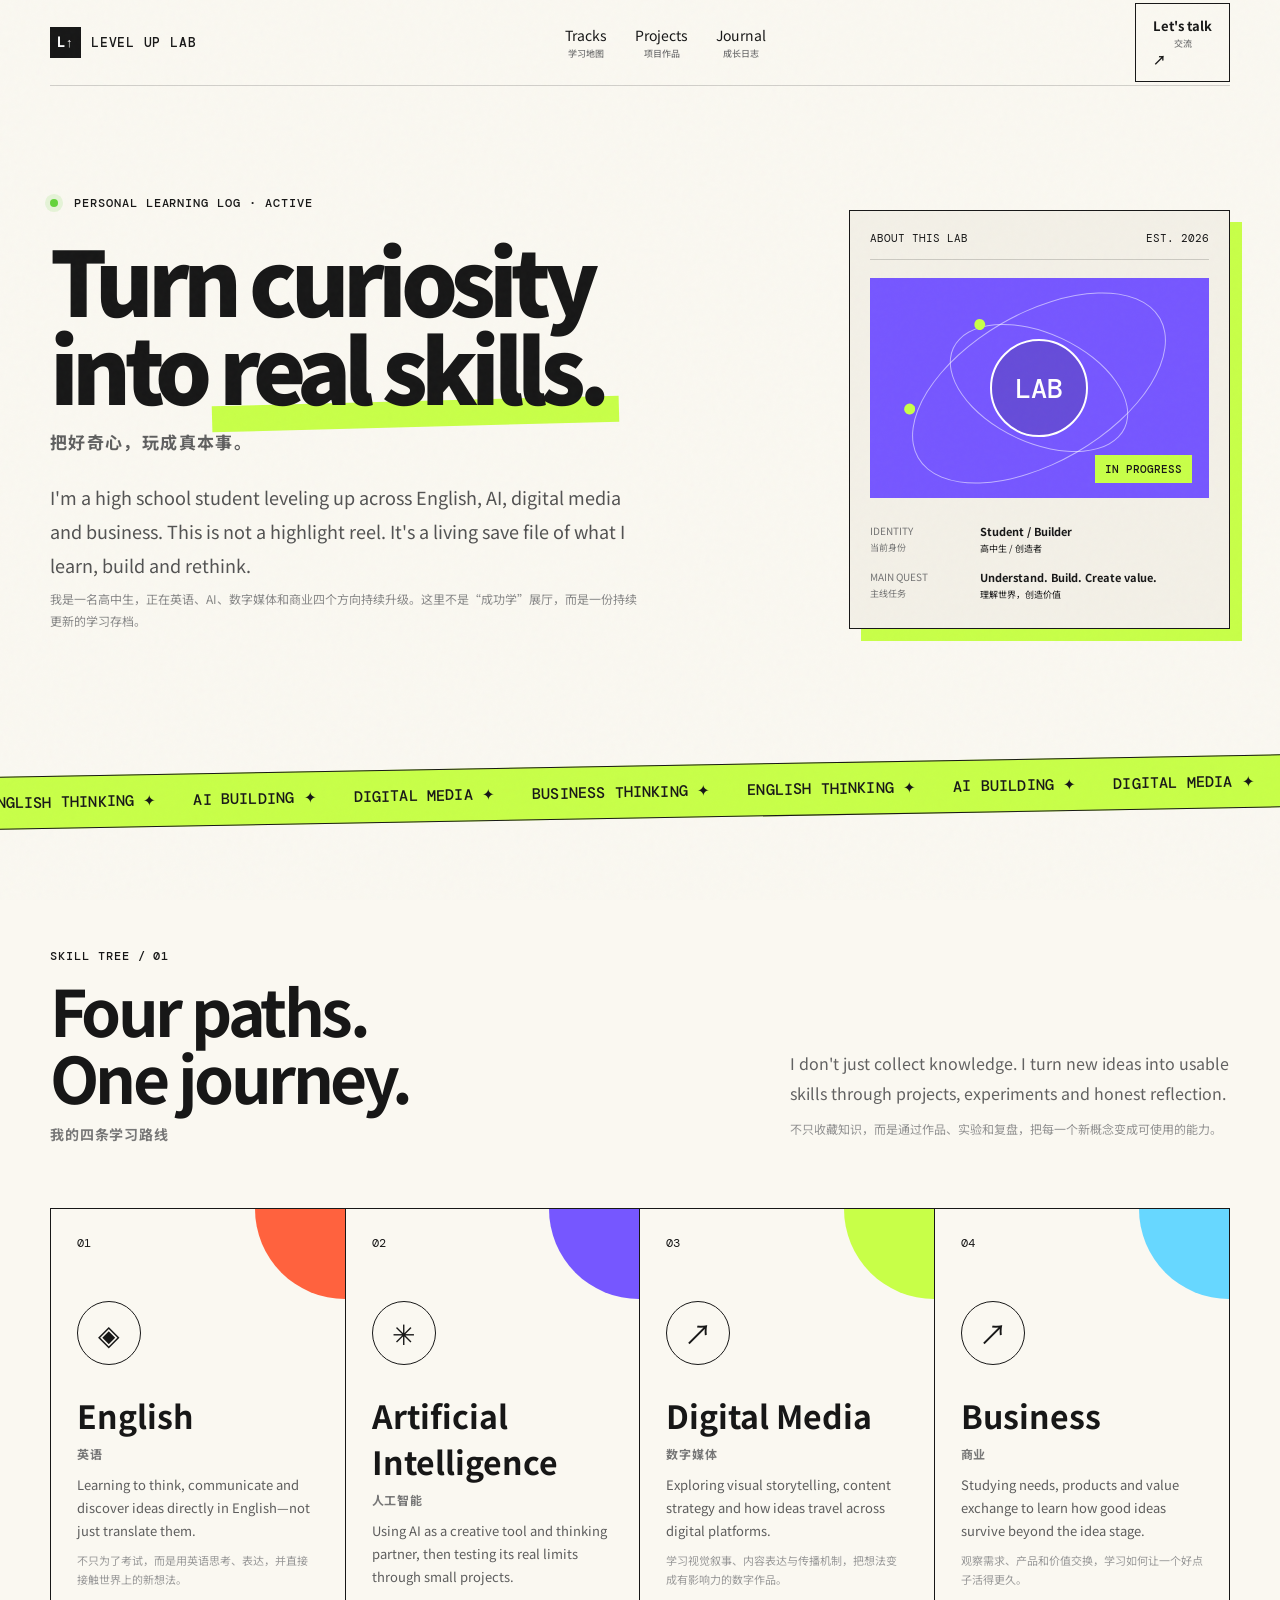
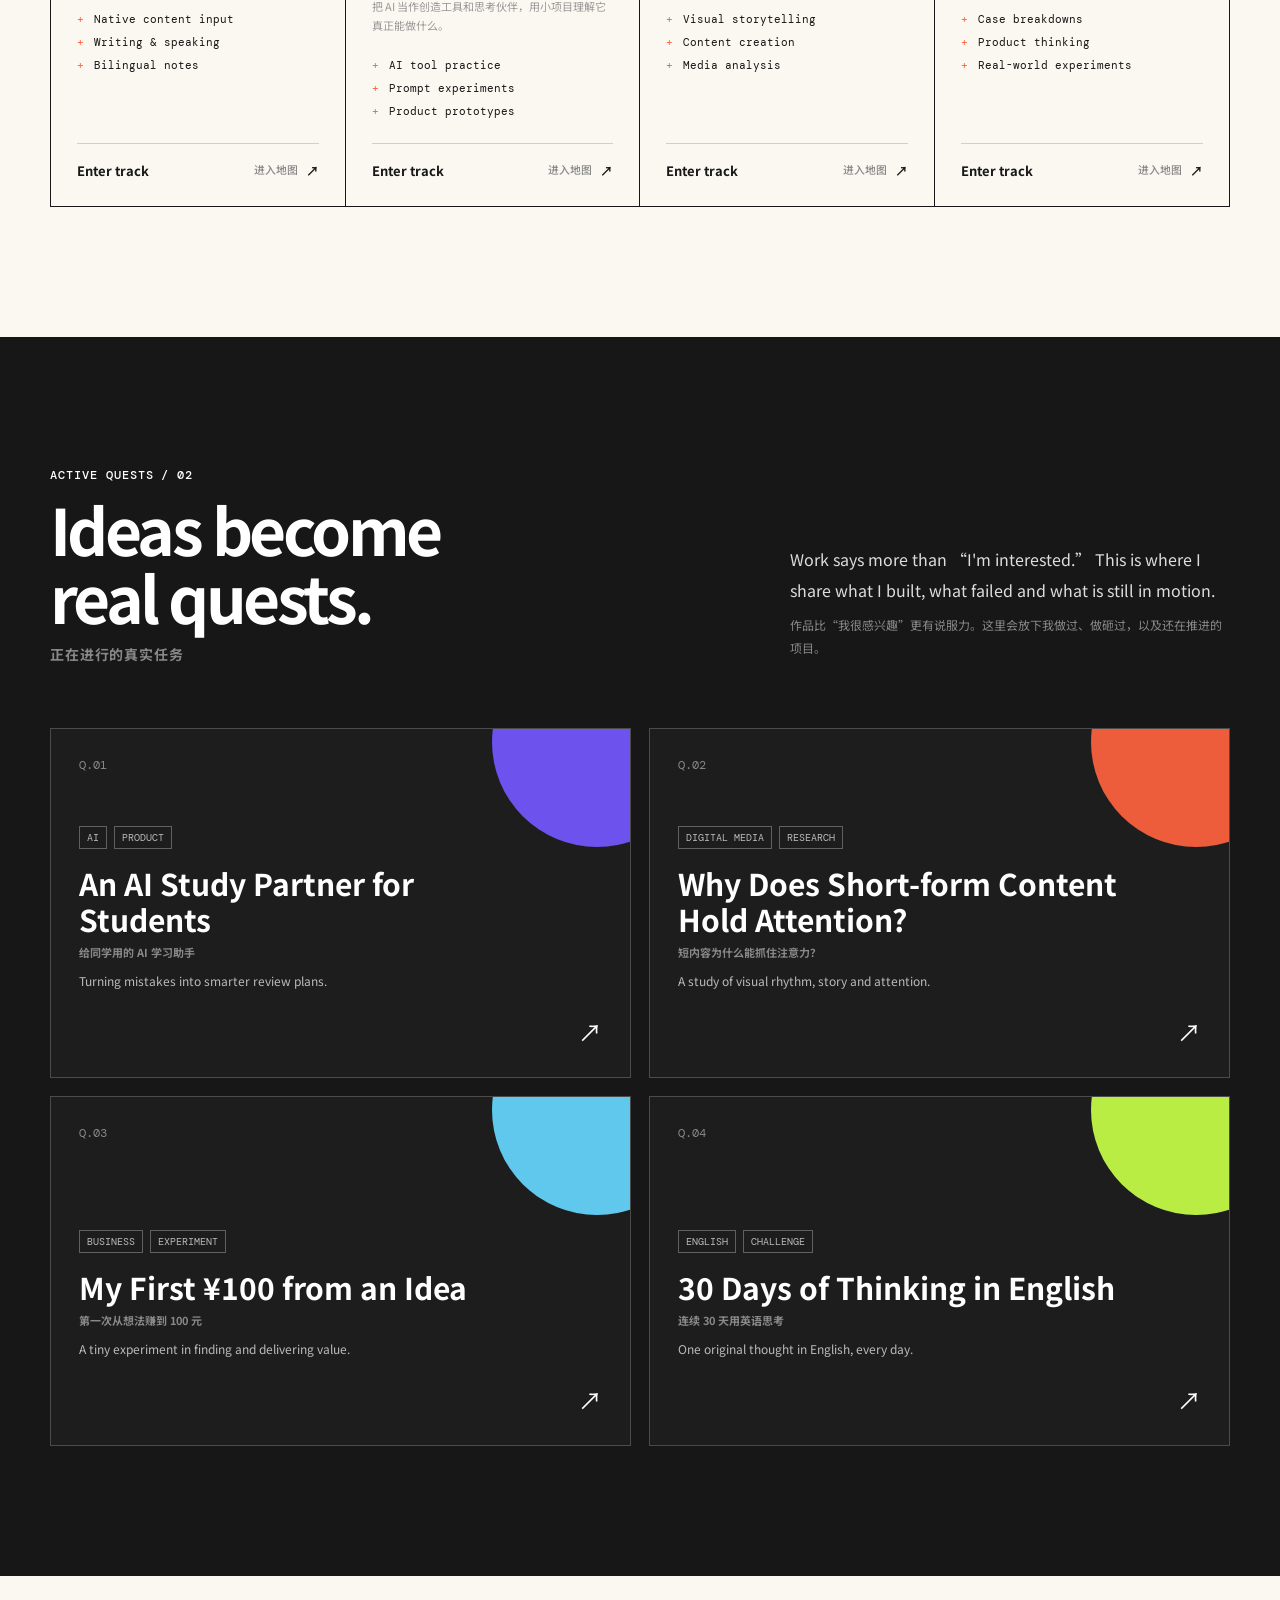
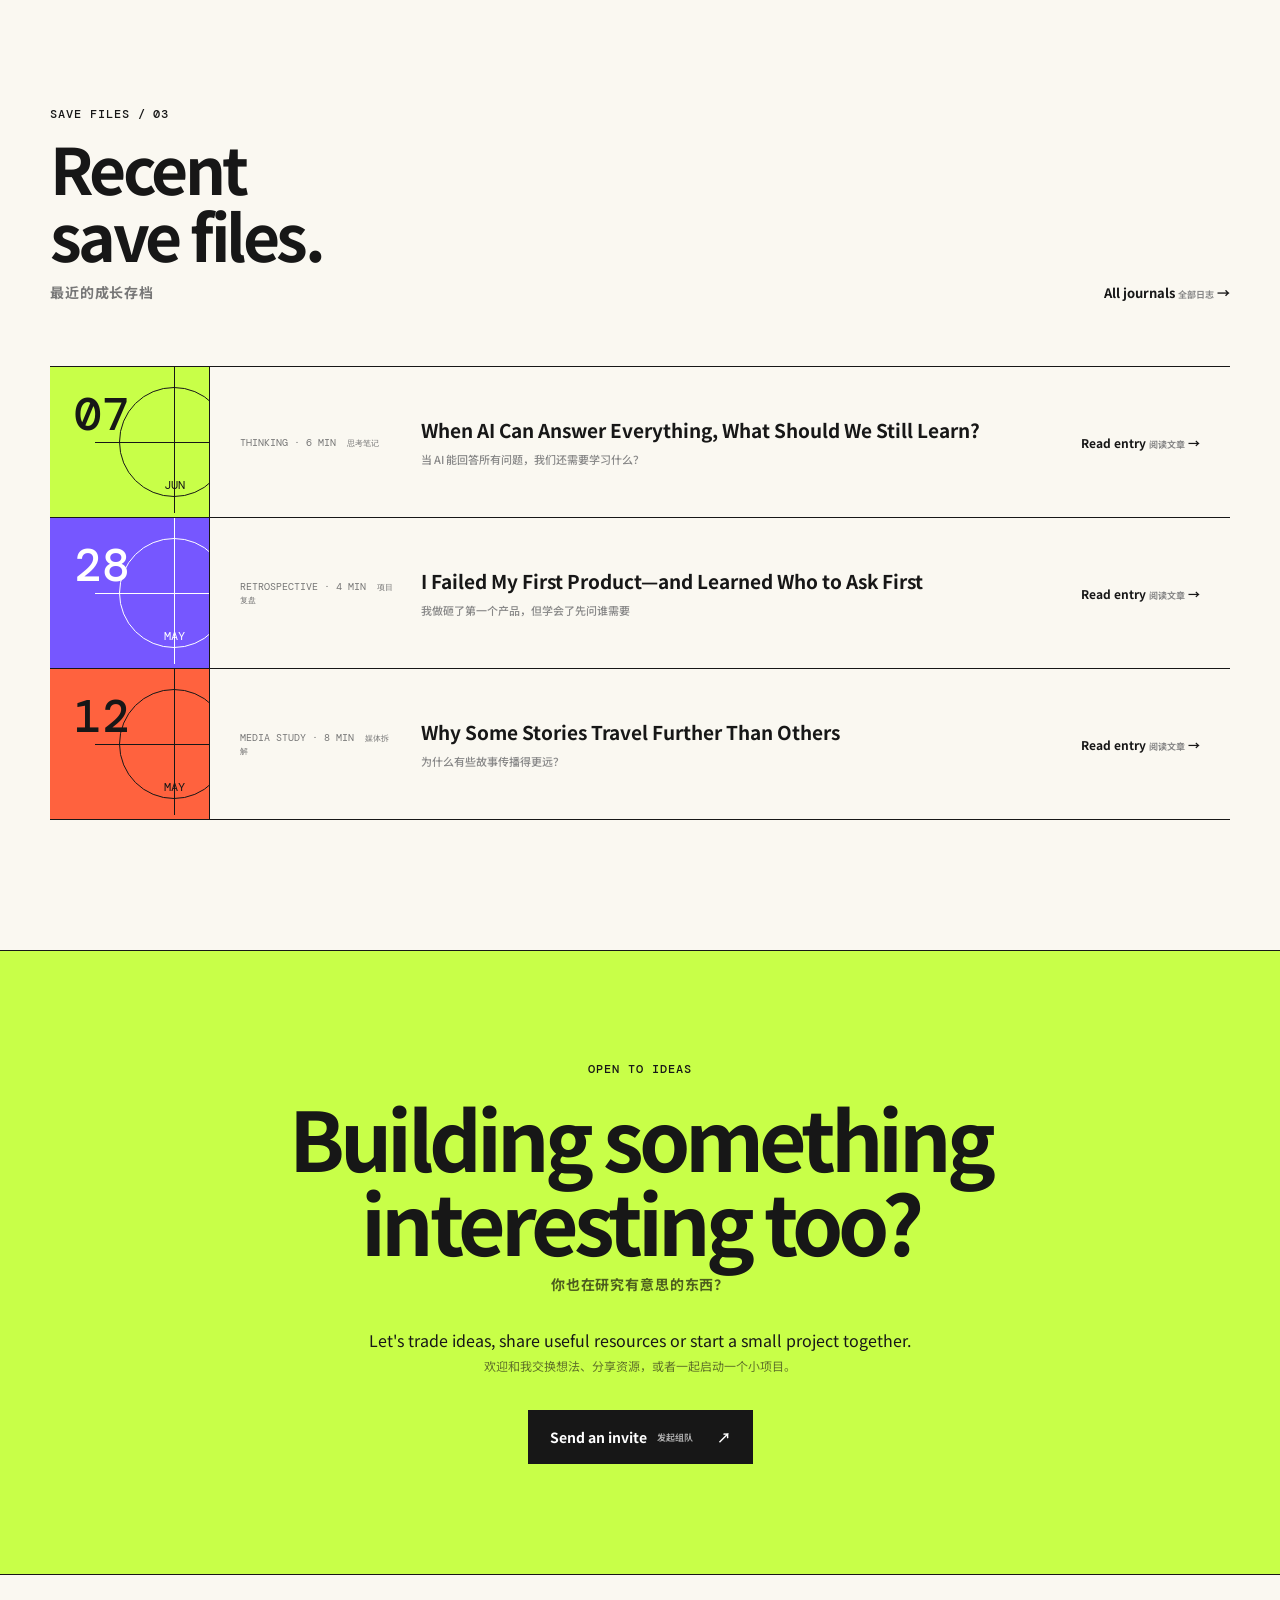
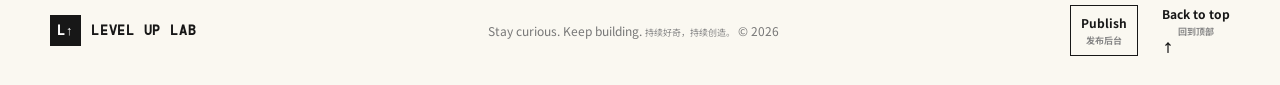
==== index.html @ 66c38d08 "Initial website" ====
<!doctype html>
<html lang="en">
  <head>
    <meta charset="UTF-8" />
    <meta name="viewport" content="width=device-width, initial-scale=1.0" />
    <meta name="description" content="A high school student's learning lab exploring English, AI, digital media and business. 一名高中生关于英语、AI、数字媒体与商业的学习实验室。" />
    <title>LEVEL UP — A Student Learning Lab</title><link rel="icon" href="favicon.svg" type="image/svg+xml" />
    <link rel="preconnect" href="https://fonts.googleapis.com" />
    <link rel="preconnect" href="https://fonts.gstatic.com" crossorigin />
    <link href="https://fonts.googleapis.com/css2?family=DM+Mono:wght@400;500&family=Noto+Sans+SC:wght@400;500;700;900&display=swap" rel="stylesheet" />
    <link rel="stylesheet" href="styles.css" />
  </head>
  <body>
    <div class="noise" aria-hidden="true"></div>
    <header class="nav shell">
      <a class="logo" href="index.html" aria-label="返回首页">
        <span class="logo-mark">L↑</span>
        <span>LEVEL UP LAB</span>
      </a>
      <nav aria-label="主导航">
        <a href="tracks.html">Tracks <small>学习地图</small></a>
        <a href="projects.html">Projects <small>项目作品</small></a>
        <a href="journal.html">Journal <small>成长日志</small></a>
      </nav>
      <a class="nav-cta" href="mailto:hello@example.com">Let's talk <small>交流</small> <span>↗</span></a>
    </header>

    <main id="top">
      <section class="hero shell">
        <div class="hero-copy reveal">
          <p class="eyebrow"><span class="live-dot"></span> PERSONAL LEARNING LOG · ACTIVE</p>
          <h1>Turn curiosity<br />into <span>real skills.</span></h1>
          <p class="hero-zh" lang="zh-CN">把好奇心，玩成真本事。</p>
          <p class="hero-intro">I'm a high school student leveling up across English, AI, digital media and business. This is not a highlight reel. It's a living save file of what I learn, build and rethink.</p>
          <p class="zh-copy" lang="zh-CN">我是一名高中生，正在英语、AI、数字媒体和商业四个方向持续升级。这里不是“成功学”展厅，而是一份持续更新的学习存档。</p>
        </div>

        <aside class="lab-card reveal delay-1" aria-label="个人学习概览">
          <div class="card-top">
            <span>ABOUT THIS LAB</span><span>EST. 2026</span>
          </div>
          <div class="avatar-wrap">
            <div class="orbit orbit-one"></div>
            <div class="orbit orbit-two"></div>
            <div class="avatar">LAB</div>
            <span class="level-badge">IN PROGRESS</span>
          </div>
          <div class="stats">
            <div><span>IDENTITY <small>当前身份</small></span><strong>Student / Builder <small>高中生 / 创造者</small></strong></div>
            <div><span>MAIN QUEST <small>主线任务</small></span><strong>Understand. Build. Create value.<small>理解世界，创造价值</small></strong></div>
          </div>
        </aside>
      </section>

      <section class="ticker" aria-label="学习关键词">
        <div class="ticker-track">
          <span>ENGLISH THINKING ✦</span><span>AI BUILDING ✦</span><span>DIGITAL MEDIA ✦</span><span>BUSINESS THINKING ✦</span>
          <span>ENGLISH THINKING ✦</span><span>AI BUILDING ✦</span><span>DIGITAL MEDIA ✦</span><span>BUSINESS THINKING ✦</span>
        </div>
      </section>

      <section class="section shell" id="tracks">
        <div class="section-heading reveal">
          <div><p class="eyebrow">SKILL TREE / 01</p><h2>Four paths.<br />One journey.</h2><p class="heading-zh" lang="zh-CN">我的四条学习路线</p></div>
          <div class="dual-copy"><p>I don't just collect knowledge. I turn new ideas into usable skills through projects, experiments and honest reflection.</p><p lang="zh-CN">不只收藏知识，而是通过作品、实验和复盘，把每一个新概念变成可使用的能力。</p></div>
        </div>
        <div class="track-grid">
          <article class="track-card english reveal">
            <div class="track-index">01</div><div class="track-icon">◈</div>
            <h3>English <small>英语</small></h3><p>Learning to think, communicate and discover ideas directly in English—not just translate them.</p>
            <p class="card-zh" lang="zh-CN">不只为了考试，而是用英语思考、表达，并直接接触世界上的新想法。</p>
            <ul><li>Native content input</li><li>Writing & speaking</li><li>Bilingual notes</li></ul>
            <a href="tracks.html#english">Enter track <small>进入地图</small> <span>↗</span></a>
          </article>
          <article class="track-card ai reveal delay-1">
            <div class="track-index">02</div><div class="track-icon">✳</div>
            <h3>Artificial Intelligence <small>人工智能</small></h3><p>Using AI as a creative tool and thinking partner, then testing its real limits through small projects.</p>
            <p class="card-zh" lang="zh-CN">把 AI 当作创造工具和思考伙伴，用小项目理解它真正能做什么。</p>
            <ul><li>AI tool practice</li><li>Prompt experiments</li><li>Product prototypes</li></ul>
            <a href="tracks.html#ai">Enter track <small>进入地图</small> <span>↗</span></a>
          </article>
          <article class="track-card media reveal delay-2">
            <div class="track-index">03</div><div class="track-icon">↗</div>
            <h3>Digital Media <small>数字媒体</small></h3><p>Exploring visual storytelling, content strategy and how ideas travel across digital platforms.</p>
            <p class="card-zh" lang="zh-CN">学习视觉叙事、内容表达与传播机制，把想法变成有影响力的数字作品。</p>
            <ul><li>Visual storytelling</li><li>Content creation</li><li>Media analysis</li></ul>
            <a href="tracks.html#media">Enter track <small>进入地图</small> <span>↗</span></a>
          </article>
          <article class="track-card business reveal delay-2">
            <div class="track-index">04</div><div class="track-icon">↗</div>
            <h3>Business <small>商业</small></h3><p>Studying needs, products and value exchange to learn how good ideas survive beyond the idea stage.</p>
            <p class="card-zh" lang="zh-CN">观察需求、产品和价值交换，学习如何让一个好点子活得更久。</p>
            <ul><li>Case breakdowns</li><li>Product thinking</li><li>Real-world experiments</li></ul>
            <a href="tracks.html#business">Enter track <small>进入地图</small> <span>↗</span></a>
          </article>
        </div>
      </section>

      <section class="section projects" id="projects">
        <div class="shell">
          <div class="section-heading light reveal">
            <div><p class="eyebrow">ACTIVE QUESTS / 02</p><h2>Ideas become<br />real quests.</h2><p class="heading-zh" lang="zh-CN">正在进行的真实任务</p></div>
            <div class="dual-copy"><p>Work says more than “I'm interested.” This is where I share what I built, what failed and what is still in motion.</p><p lang="zh-CN">作品比“我很感兴趣”更有说服力。这里会放下我做过、做砸过，以及还在推进的项目。</p></div>
          </div>
          <div class="quest-list" data-project-featured>
            <a class="quest reveal" href="project.html?id=ai-study-partner">
              <div class="quest-num">Q.01</div><div class="quest-main"><div class="tag-row"><span>AI</span><span>PRODUCT</span></div><h3>An AI Study Partner for Students <small>给同学用的 AI 学习助手</small></h3><p>Building a tool that turns mistakes into smarter review plans. <span lang="zh-CN">从真实学习痛点出发，整理错题并规划复习。</span></p></div><div class="quest-arrow">↗</div>
            </a>
            <a class="quest reveal" href="project.html?id=short-form-attention">
              <div class="quest-num">Q.02</div><div class="quest-main"><div class="tag-row"><span>DIGITAL MEDIA</span><span>RESEARCH</span></div><h3>Why Does Short-form Content Hold Attention? <small>短内容为什么能抓住注意力？</small></h3><p>Studying visual rhythm, storytelling and audience behavior across digital platforms. <span lang="zh-CN">拆解视觉节奏、叙事方式与受众行为。</span></p></div><div class="quest-arrow">↗</div>
            </a>
            <a class="quest reveal" href="project.html?id=first-100">
              <div class="quest-num">Q.03</div><div class="quest-main"><div class="tag-row"><span>BUSINESS</span><span>EXPERIMENT</span></div><h3>My First ¥100 from an Idea <small>第一次赚到 100 元</small></h3><p>Testing the loop: find a need, deliver value, earn a return. <span lang="zh-CN">用小产品完成一次真实的价值交换。</span></p></div><div class="quest-arrow">↗</div>
            </a>
            <a class="quest reveal" href="project.html?id=english-30-days">
              <div class="quest-num">Q.04</div><div class="quest-main"><div class="tag-row"><span>ENGLISH</span><span>CHALLENGE</span></div><h3>30 Days of Thinking in English <small>连续 30 天用英语思考</small></h3><p>One English journal entry every day—without translating first. <span lang="zh-CN">每天用英语记录一个真实想法，不先写中文。</span></p></div><div class="quest-arrow">↗</div>
            </a>
          </div>
        </div>
      </section>

      <section class="section shell log-section" id="log">
        <div class="section-heading reveal">
          <div><p class="eyebrow">SAVE FILES / 03</p><h2>Recent<br />save files.</h2><p class="heading-zh" lang="zh-CN">最近的成长存档</p></div>
          <a class="text-link" href="journal.html">All journals <small>全部日志</small> →</a>
        </div>
        <div class="log-grid" data-journal-featured>
          <article class="log-card featured reveal"><div class="log-visual visual-one"><span>07</span><i></i><b>JUN</b></div><div class="log-content"><p>THINKING · 6 MIN <small>思考笔记</small></p><h3>When AI Can Answer Everything, What Should We Still Learn?<small>当 AI 能回答所有问题，我们还需要学习什么？</small></h3><a href="article.html?post=learning-after-ai">Read entry <small>阅读文章</small> →</a></div></article>
          <article class="log-card reveal delay-1"><div class="log-visual visual-two"><span>28</span><i></i><b>MAY</b></div><div class="log-content"><p>RETROSPECTIVE · 4 MIN <small>项目复盘</small></p><h3>I Failed My First Product—and Learned Who to Ask First<small>我做砸了第一个产品，但学会了先问谁需要</small></h3><a href="article.html?post=first-product">Read entry <small>阅读文章</small> →</a></div></article>
          <article class="log-card reveal delay-2"><div class="log-visual visual-three"><span>12</span><i></i><b>MAY</b></div><div class="log-content"><p>MEDIA STUDY · 8 MIN <small>媒体拆解</small></p><h3>Why Some Stories Travel Further Than Others<small>为什么有些故事传播得更远？</small></h3><a href="article.html?post=stories-travel">Read entry <small>阅读文章</small> →</a></div></article>
        </div>
      </section>

      <section class="contact" id="contact">
        <div class="shell contact-inner reveal">
          <p class="eyebrow">OPEN TO IDEAS</p><h2>Building something<br />interesting too?</h2><p class="heading-zh" lang="zh-CN">你也在研究有意思的东西？</p><p>Let's trade ideas, share useful resources or start a small project together.<br /><span lang="zh-CN">欢迎和我交换想法、分享资源，或者一起启动一个小项目。</span></p>
          <a class="button dark" href="mailto:hello@example.com">Send an invite <small>发起组队</small> <span>↗</span></a>
        </div>
      </section>
    </main>

    <footer class="footer shell"><a class="logo" href="index.html"><span class="logo-mark">L↑</span><span>LEVEL UP LAB</span></a><p>Stay curious. Keep building. <small>持续好奇，持续创造。</small> © 2026</p><div class="footer-links"><a href="admin/">Publish <small>发布后台</small></a><a href="#top">Back to top <small>回到顶部</small> ↑</a></div></footer>
    <script src="script.js"></script>
  </body>
</html>
---- styles.css ----
:root { --ink:#171717; --cream:#f3f0e7; --paper:#faf8f1; --lime:#c8ff48; --purple:#7657ff; --orange:#ff623e; --line:rgba(23,23,23,.18); }
* { box-sizing:border-box; }
html { scroll-behavior:smooth; overflow-x:hidden; }
body { margin:0; color:var(--ink); background:var(--paper); font-family:"Noto Sans SC",sans-serif; overflow-x:hidden; }
a { color:inherit; text-decoration:none; }
.shell { width:min(1180px, calc(100% - 48px)); margin-inline:auto; }
.noise { position:fixed; inset:0; z-index:20; pointer-events:none; opacity:.035; background-image:url("data:image/svg+xml,%3Csvg viewBox='0 0 180 180' xmlns='http://www.w3.org/2000/svg'%3E%3Cfilter id='n'%3E%3CfeTurbulence type='fractalNoise' baseFrequency='.9' numOctaves='4' stitchTiles='stitch'/%3E%3C/filter%3E%3Crect width='100%25' height='100%25' filter='url(%23n)' opacity='.7'/%3E%3C/svg%3E"); }
.nav { height:86px; display:flex; align-items:center; justify-content:space-between; border-bottom:1px solid var(--line); }
.logo { display:flex; align-items:center; gap:10px; font:500 13px "DM Mono",monospace; letter-spacing:.06em; }
.logo-mark { width:31px; height:31px; display:grid; place-items:center; background:var(--ink); color:white; font-weight:700; }
.nav nav { display:flex; gap:36px; font-size:14px; }
.nav nav a { transition:opacity .2s; }.nav nav a:hover { opacity:.5; }
.nav-cta { padding:12px 17px; border:1px solid var(--ink); font-size:13px; font-weight:700; transition:.2s; }.nav-cta:hover { background:var(--ink); color:white; }
.hero { min-height:680px; padding:82px 0 95px; display:grid; grid-template-columns:1.3fr .7fr; align-items:center; gap:90px; }
.eyebrow { font:500 12px "DM Mono",monospace; letter-spacing:.08em; text-transform:uppercase; }
.live-dot,.status-dot { display:inline-block; width:8px; height:8px; margin-right:8px; background:#64d33b; border-radius:50%; box-shadow:0 0 0 5px rgba(100,211,59,.14); }
h1,h2,h3,p { margin-top:0; }
h1 { margin:24px 0 30px; font-size:clamp(58px,7vw,98px); line-height:.98; letter-spacing:-.075em; font-weight:900; }
h1 span { position:relative; z-index:0; } h1 span::after { content:""; position:absolute; left:-2%; right:-4%; bottom:3%; height:20%; background:var(--lime); z-index:-1; transform:rotate(-1.5deg); }
.hero-intro { max-width:590px; font-size:18px; line-height:1.9; color:#525252; }
.hero-actions { margin-top:38px; display:flex; gap:12px; }
.button { display:inline-flex; align-items:center; justify-content:center; gap:30px; min-height:54px; padding:0 22px; font-size:14px; font-weight:700; transition:transform .2s,box-shadow .2s; }.button:hover { transform:translateY(-3px); box-shadow:5px 5px 0 var(--ink); }
.primary { background:var(--ink); color:white; }.ghost { border:1px solid var(--ink); }
.lab-card { position:relative; padding:20px; background:var(--cream); border:1px solid var(--ink); box-shadow:12px 12px 0 var(--lime); transform:rotate(1.5deg); }
.card-top { display:flex; justify-content:space-between; padding-bottom:14px; border-bottom:1px solid var(--line); font:11px "DM Mono",monospace; }
.avatar-wrap { height:220px; position:relative; display:grid; place-items:center; overflow:hidden; background:var(--purple); margin:18px 0; }
.avatar { position:relative; z-index:2; width:98px; height:98px; display:grid; place-items:center; border:2px solid white; color:white; border-radius:50%; font:500 27px "DM Mono",monospace; background:rgba(23,23,23,.16); }
.orbit { position:absolute; border:1px solid rgba(255,255,255,.55); border-radius:50%; animation:spin 13s linear infinite; }.orbit::before { content:""; position:absolute; width:11px; height:11px; background:var(--lime); border-radius:50%; top:15%; left:4%; }
.orbit-one { width:190px; height:110px; transform:rotate(25deg); }.orbit-two { width:280px; height:150px; transform:rotate(-30deg); animation-direction:reverse; }
.level-badge { position:absolute; z-index:3; right:17px; bottom:15px; padding:7px 10px; background:var(--lime); font:500 11px "DM Mono",monospace; }
.stats div { display:grid; grid-template-columns:100px 1fr; gap:10px; padding:7px 0; }.stats span,.progress-label { font-size:11px; color:#747474; }.stats strong { font-size:12px; }
.progress-label { margin:16px 0 7px; display:flex; justify-content:space-between; }.progress-bar { height:7px; background:#d8d4c8; overflow:hidden; }.progress-bar i { display:block; width:72%; height:100%; background:var(--orange); }
.ticker { overflow:hidden; background:var(--lime); border-block:1px solid var(--ink); transform:rotate(-1deg) scale(1.02); }.ticker-track { width:max-content; padding:15px 0; display:flex; gap:36px; animation:marquee 24s linear infinite; font:500 15px "DM Mono",monospace; }
.section { padding-block:130px; }.section-heading { display:grid; grid-template-columns:1fr 1fr; align-items:end; gap:60px; margin-bottom:64px; }.section-heading h2 { margin:12px 0 0; font-size:clamp(44px,5vw,66px); line-height:1.05; letter-spacing:-.055em; }.section-heading>p { max-width:440px; margin:0 0 4px auto; line-height:1.9; color:#626262; }
.track-grid { display:grid; grid-template-columns:repeat(3,1fr); border:1px solid var(--ink); }.track-card { min-height:485px; padding:30px; border-right:1px solid var(--ink); display:flex; flex-direction:column; position:relative; overflow:hidden; }.track-card:last-child { border:0; }.track-card::after { content:""; position:absolute; width:180px; height:180px; border-radius:50%; right:-90px; top:-90px; background:var(--card-color); transition:transform .35s; }.track-card:hover::after { transform:scale(1.25); }
.track-card.game { --card-color:var(--orange); }.track-card.ai { --card-color:var(--purple); }.track-card.business { --card-color:var(--lime); }
.track-index { font:12px "DM Mono",monospace; }.track-icon { margin:50px 0 27px; width:64px; height:64px; display:grid; place-items:center; border:1px solid var(--ink); border-radius:50%; font-size:28px; }.track-card h3 { font-size:35px; margin-bottom:12px; }.track-card p { line-height:1.8; color:#5d5d5d; font-size:14px; }.track-card ul { list-style:none; padding:0; margin:10px 0 26px; font:12px/2.1 "DM Mono",monospace; }.track-card li::before { content:"+"; margin-right:10px; color:var(--orange); }.track-card a { margin-top:auto; padding-top:17px; border-top:1px solid var(--line); display:flex; justify-content:space-between; font-size:13px; font-weight:700; }
.projects { background:var(--ink); color:white; }.section-heading.light>p { color:#aaa; }.quest { display:grid; grid-template-columns:80px 1fr 100px 50px; align-items:center; gap:24px; padding:36px 6px; border-top:1px solid #484848; transition:background .2s,padding .2s; }.quest:last-child { border-bottom:1px solid #484848; }.quest:hover { background:#222; padding-inline:20px; }.quest-num { font:12px "DM Mono",monospace; color:#888; }.tag-row { display:flex; gap:7px; }.tag-row span { padding:4px 7px; border:1px solid #5a5a5a; font:10px "DM Mono",monospace; color:#bbb; }.quest h3 { margin:12px 0 8px; font-size:25px; }.quest p { margin:0; color:#999; font-size:13px; }.quest-status { font:11px "DM Mono",monospace; }.quest-status.done { color:#777; }.quest-arrow { font-size:24px; text-align:right; }
.log-section .section-heading { grid-template-columns:1fr auto; }.text-link { font-size:13px; font-weight:700; }.log-grid { display:grid; grid-template-columns:repeat(3,1fr); gap:22px; }.log-card { border:1px solid var(--ink); background:var(--paper); transition:transform .25s,box-shadow .25s; }.log-card:hover { transform:translateY(-6px); box-shadow:8px 8px 0 var(--ink); }.log-visual { height:210px; display:grid; grid-template-columns:1fr auto; grid-template-rows:1fr auto; padding:24px; overflow:hidden; position:relative; }.log-visual span { font:500 67px "DM Mono",monospace; line-height:1; }.log-visual b { grid-column:2; grid-row:2; font:12px "DM Mono",monospace; }.log-visual i { position:absolute; border:1px solid var(--ink); border-radius:50%; width:170px; height:170px; right:-20px; top:20px; }.log-visual i::before,.log-visual i::after { content:""; position:absolute; background:var(--ink); }.log-visual i::before { width:220px; height:1px; top:84px; left:-25px; }.log-visual i::after { width:1px; height:220px; left:84px; top:-25px; }.visual-one { background:var(--lime); }.visual-two { background:var(--purple); color:white; }.visual-two i { border-color:white; }.visual-two i::before,.visual-two i::after { background:white; }.visual-three { background:var(--orange); }.log-content { padding:25px; }.log-content p { font:10px "DM Mono",monospace; color:#777; }.log-content h3 { min-height:80px; font-size:20px; line-height:1.55; }.log-content a { font-size:12px; font-weight:700; }
.contact { background:var(--lime); border-block:1px solid var(--ink); text-align:center; }.contact-inner { padding-block:110px; }.contact h2 { margin:18px 0 20px; font-size:clamp(52px,7vw,82px); line-height:1.02; letter-spacing:-.06em; }.contact p:not(.eyebrow) { margin-bottom:34px; }.dark { background:var(--ink); color:white; }.button.dark:hover { box-shadow:5px 5px 0 white; }
.footer { min-height:110px; display:flex; align-items:center; justify-content:space-between; font-size:12px; }.footer p { margin:0; color:#777; }.footer>a { font-weight:700; }.footer-links { display:flex; align-items:center; gap:24px; }.footer-links a { font-weight:700; }.footer-links a:first-child { padding:8px 10px; border:1px solid var(--ink); }.footer-links small { display:block; margin-top:3px; text-align:center; }
.reveal { opacity:0; transform:translateY(24px); transition:opacity .7s ease,transform .7s ease; }.reveal.visible { opacity:1; transform:translateY(0); }.delay-1 { transition-delay:.12s; }.delay-2 { transition-delay:.24s; }
@keyframes spin { to { rotate:360deg; } } @keyframes marquee { to { transform:translateX(-50%); } }
@media (max-width:850px) { .nav nav { display:none; }.hero { grid-template-columns:1fr; gap:55px; padding-top:60px; }.lab-card { max-width:440px; }.section-heading { grid-template-columns:1fr; gap:25px; }.section-heading>p { margin-left:0; }.track-grid,.log-grid { grid-template-columns:1fr; }.track-card { border-right:0; border-bottom:1px solid var(--ink); min-height:430px; }.quest { grid-template-columns:54px 1fr 30px; }.quest-status { display:none; }.section { padding-block:90px; } }
@media (max-width:560px) { .shell { width:min(100% - 28px,1180px); }.nav { height:72px; }.nav-cta { padding:10px 11px; }.nav-cta span { display:none; }.hero { min-height:0; padding:55px 0 80px; }.hero-actions { flex-direction:column; }.lab-card { box-shadow:7px 7px 0 var(--lime); }.section-heading h2 { font-size:44px; }.quest { grid-template-columns:1fr 28px; padding:28px 0; }.quest-num { display:none; }.quest h3 { font-size:21px; }.footer { padding:30px 0; gap:25px; flex-wrap:wrap; }.footer p { order:3; width:100%; }.footer-links { margin-left:auto; gap:12px; } }
@media (prefers-reduced-motion:reduce) { *,*::before,*::after { animation-duration:.01ms!important; animation-iteration-count:1!important; scroll-behavior:auto!important; }.reveal { opacity:1; transform:none; } }

/* English-first bilingual hierarchy */
.nav nav { gap:28px; }
.nav small,.nav-cta small { display:block; margin-top:2px; color:#777; font-size:9px; font-weight:500; text-align:center; }
.hero-zh { margin:-12px 0 26px; color:#5f5f5f; font-size:17px; font-weight:700; letter-spacing:.08em; }
.zh-copy { max-width:590px; margin-top:-12px; color:#888; font-size:12px; line-height:1.8; }
.button { gap:10px; }.button small { font-size:9px; opacity:.62; }.button span { margin-left:14px; }
.stats span small,.stats strong small,.progress-label small { display:block; margin-top:3px; font-size:9px; font-weight:400; }
.stats strong { font-size:11px; }.stats span,.progress-label { font-size:10px; }
.section-heading>p,.dual-copy { max-width:440px; margin:0 0 4px auto; color:#626262; line-height:1.9; }
.dual-copy p { margin:0; }.dual-copy p+p { margin-top:9px; color:#929292; font-size:12px; }
.heading-zh { margin:14px 0 0; color:#777; font-size:14px; font-weight:700; letter-spacing:.06em; }
.track-card h3 { font-size:32px; }.track-card h3 small { display:block; margin-top:7px; color:#777; font-size:12px; letter-spacing:.08em; }
.track-card p { font-size:13px; line-height:1.75; }.track-card .card-zh { margin-top:-5px; color:#999; font-size:11px; }
.track-card ul { margin:8px 0 20px; font-size:11px; }.track-card a small { margin-left:auto; margin-right:8px; color:#888; font-weight:500; }
.section-heading.light .dual-copy { color:#ddd; }.section-heading.light .dual-copy p+p,.section-heading.light .heading-zh { color:#888; }
.quest h3 { font-size:24px; }.quest h3 small { display:block; margin-top:6px; color:#888; font-size:11px; }
.quest p { color:#bbb; font-size:12px; }.quest p span { margin-left:7px; color:#777; font-size:10px; }
.quest-status { font-size:10px; }.quest-status small { display:block; margin-top:5px; color:#777; }
.log-content p small { margin-left:5px; }.log-content h3 { min-height:122px; font-size:18px; line-height:1.45; }
.log-content h3 small { display:block; margin-top:8px; color:#888; font-size:11px; font-weight:500; line-height:1.55; }
.log-content a small,.text-link small,.footer small { color:#888; font-size:9px; }
.contact .heading-zh { margin-top:-8px; color:#4d5e1e; }.contact p span { color:#607329; font-size:12px; }

@media (max-width:850px) {
  .section-heading>p,.dual-copy { margin-left:0; }
  .track-card { min-height:470px; }
}

/* Four equal learning paths */
.track-grid { grid-template-columns:repeat(4,1fr); }
.track-card { min-height:535px; padding:26px; }
.track-card.english { --card-color:var(--orange); }
.track-card.ai { --card-color:var(--purple); }
.track-card.media { --card-color:var(--lime); }
.track-card.business { --card-color:#67d7ff; }
.track-card h3 { overflow-wrap:anywhere; }
@media (max-width:1000px) and (min-width:851px) {
  .track-grid { grid-template-columns:repeat(2,1fr); }
  .track-card { border-bottom:1px solid var(--ink); }
  .track-card:nth-child(2) { border-right:0; }
  .track-card:nth-child(3),.track-card:nth-child(4) { border-bottom:0; }
}
@media (max-width:850px) {
  .track-grid { grid-template-columns:1fr; }
  .track-card { min-height:470px; }
  .track-card:nth-child(3) { border-bottom:1px solid var(--ink); }
}

/* Projects as prominent cards */
.quest-list { display:grid; grid-template-columns:repeat(2,minmax(0,1fr)); gap:18px; }
.quest { --accent:var(--lime); min-height:350px; position:relative; overflow:hidden; display:grid; grid-template-columns:1fr auto; grid-template-rows:auto 1fr auto; gap:22px; padding:28px; border:1px solid #4b4b4b; background:#1d1d1d; transition:transform .25s,box-shadow .25s,border-color .25s; }
.quest:nth-child(1) { --accent:var(--purple); }.quest:nth-child(2) { --accent:var(--orange); }.quest:nth-child(3) { --accent:#67d7ff; }.quest:nth-child(4) { --accent:var(--lime); }
.quest::before { content:""; position:absolute; top:-92px; right:-72px; width:210px; height:210px; border-radius:50%; background:var(--accent); opacity:.92; transition:transform .3s; }
.quest:hover { padding:28px; border-color:var(--accent); background:#222; transform:translateY(-6px); box-shadow:8px 8px 0 var(--accent); }
.quest:hover::before { transform:scale(1.14); }
.quest-num,.quest-main,.quest-arrow { position:relative; z-index:1; }
.quest-num { grid-column:1; grid-row:1; }.quest-main { grid-column:1/-1; grid-row:2; align-self:end; }.quest-arrow { grid-column:2; grid-row:3; align-self:end; }
.quest h3 { max-width:470px; margin:16px 0 12px; font-size:30px; line-height:1.2; }.quest h3 small { margin-top:9px; }
.quest p { max-width:470px; line-height:1.7; }.quest .tag-row span { border-color:#606060; }

/* Journal as a scannable list */
.log-grid { display:block; }
.log-card { display:grid; grid-template-columns:160px 1fr; border:0; border-top:1px solid var(--ink); background:transparent; transition:background .2s; }
.log-card:last-child { border-bottom:1px solid var(--ink); }.log-card:hover { transform:none; box-shadow:none; background:var(--cream); }
.log-visual { width:160px; height:150px; border-right:1px solid var(--ink); }
.log-visual span { font-size:46px; }.log-visual i { width:110px; height:110px; right:-20px; top:20px; }.log-visual i::before { width:150px; top:54px; }.log-visual i::after { height:150px; left:54px; }
.log-content { display:grid; grid-template-columns:155px 1fr 105px; gap:26px; align-items:center; padding:25px 30px; }
.log-content p,.log-content h3 { margin:0; }.log-content h3 { min-height:0; font-size:19px; }.log-content a { justify-self:end; white-space:nowrap; }

@media (max-width:850px) {
  .quest-list { grid-template-columns:1fr; }
  .quest { min-height:330px; grid-template-columns:1fr auto; }
  .quest-status { display:block; }
  .log-card { grid-template-columns:125px 1fr; }
  .log-visual { width:125px; height:100%; min-height:145px; padding:18px; }
  .log-content { grid-template-columns:1fr; gap:10px; padding:22px; }
  .log-content a { justify-self:start; margin-top:6px; }
}
@media (max-width:560px) {
  .quest { min-height:350px; padding:22px; }.quest:hover { padding:22px; }
  .quest-num { display:block; }.quest h3 { font-size:25px; }
  .quest-status { min-width:78px; font-size:9px; }
  .log-card { grid-template-columns:92px 1fr; }
  .log-visual { width:92px; min-height:165px; padding:12px; }.log-visual span { font-size:34px; }.log-visual i { width:75px; height:75px; }
  .log-content { padding:16px; }.log-content h3 { font-size:15px; }.log-content h3 small { font-size:10px; }.log-content p { font-size:9px; }
}

/* Shared inner pages */
.inner-nav nav a { position:relative; }.inner-nav nav a.active::after { content:""; position:absolute; left:0; right:0; bottom:-15px; height:3px; background:var(--lime); }
.inner-page { min-height:70vh; }.page-hero { padding:110px 0 95px; }.page-hero h1 { margin:25px 0 35px; max-width:1000px; font-size:clamp(64px,8vw,112px); }.page-hero h1 span { color:var(--purple); }.page-hero-copy { max-width:680px; margin-left:auto; }.page-hero-copy p { font-size:17px; line-height:1.9; }.page-hero-copy p+ p { margin-top:-5px; color:#888; font-size:12px; }.anchor-nav { margin-top:65px; display:grid; grid-template-columns:repeat(4,1fr); border:1px solid var(--ink); }.anchor-nav a { padding:17px; border-right:1px solid var(--ink); font:11px "DM Mono",monospace; transition:.2s; }.anchor-nav a:last-child { border:0; }.anchor-nav a:hover { background:var(--ink); color:white; }

/* Tracks */
.route { padding:115px 0; border-top:1px solid var(--ink); scroll-margin-top:20px; }.route-grid { display:grid; grid-template-columns:.78fr 1.22fr; gap:100px; }.route-title>span { font:11px "DM Mono",monospace; }.route-symbol { width:82px; height:82px; margin:38px 0; display:grid; place-items:center; border:1px solid currentColor; border-radius:50%; font:500 25px "DM Mono",monospace; }.route-title h2 { font-size:clamp(50px,5vw,76px); line-height:1; letter-spacing:-.06em; }.route-title h2 small { display:block; margin-top:13px; font-size:16px; letter-spacing:.08em; }.route-lead { max-width:650px; font-size:28px; font-weight:700; line-height:1.45; }.route-zh { color:#777; font-size:13px; line-height:1.8; }.route-plan { margin:50px 0 34px; border-top:1px solid currentColor; }.route-plan>div { display:grid; grid-template-columns:130px 1fr 1.2fr; gap:25px; padding:23px 0; border-bottom:1px solid currentColor; }.route-plan span { font:10px "DM Mono",monospace; }.route-plan strong { font-size:14px; }.route-plan p { margin:0; color:#666; font-size:12px; line-height:1.6; }.route-link { display:inline-flex; gap:13px; padding:15px 18px; border:1px solid currentColor; font-size:12px; font-weight:700; }.route-link small { color:#777; }.route-english { background:#fff2eb; }.route-ai { background:var(--purple); color:white; }.route-ai .route-zh,.route-ai .route-plan p,.route-ai .route-link small { color:#d0caff; }.route-media { background:var(--lime); }.route-business { background:#dff7ff; }
.next-cta { padding:120px 0; background:var(--lime); text-align:center; }.next-cta h2 { margin:16px 0; font-size:clamp(50px,7vw,82px); line-height:1.02; letter-spacing:-.06em; }.next-cta>div>p:not(.eyebrow) { margin-bottom:35px; }.dark-cta { background:var(--ink); color:white; }.dark-cta .primary { border:1px solid #555; }

/* Project archive */
.library-section { padding:10px 0 130px; }.filter-bar { margin-bottom:35px; display:flex; flex-wrap:wrap; gap:8px; }.filter-bar button { padding:11px 15px; border:1px solid var(--ink); background:transparent; color:var(--ink); font:11px "DM Mono",monospace; cursor:pointer; }.filter-bar button small { margin-left:4px; }.filter-bar button.active,.filter-bar button:hover { background:var(--ink); color:white; }.library-grid { display:grid; grid-template-columns:repeat(2,1fr); gap:22px; }.library-project { position:relative; min-height:580px; padding:28px; display:flex; flex-direction:column; overflow:hidden; border:1px solid var(--ink); background:var(--cream); transition:transform .25s,box-shadow .25s; }.library-project:hover { transform:translateY(-6px); box-shadow:9px 9px 0 var(--ink); }.library-project[hidden] { display:none; }.project-no { font:11px "DM Mono",monospace; }.project-art { height:245px; margin:24px 0 28px; padding:28px; display:flex; align-items:center; justify-content:space-between; background:var(--project-tone); font:500 66px "DM Mono",monospace; }.project-art span { align-self:flex-end; font-size:25px; }.tone-purple { --project-tone:var(--purple); }.tone-orange { --project-tone:var(--orange); }.tone-blue { --project-tone:#67d7ff; }.tone-lime { --project-tone:var(--lime); }.library-project .tag-row span { color:#555; border-color:#999; }.library-project h2 { margin:16px 0 10px; font-size:31px; line-height:1.2; }.library-project h2 small { display:block; margin-top:8px; color:#777; font-size:12px; }.library-project>p { margin-top:auto; color:#666; font-size:13px; }

/* Journal archive */
.journal-stats { margin-top:60px; display:grid; grid-template-columns:repeat(3,1fr); border-block:1px solid var(--ink); }.journal-stats span { padding:22px 18px; border-right:1px solid var(--ink); font:10px "DM Mono",monospace; }.journal-stats span:last-child { border:0; }.journal-stats strong { display:block; margin-bottom:8px; font-size:30px; }.journal-stats small { display:block; margin-top:5px; color:#777; }.journal-archive { padding-bottom:130px; }.archive-row { display:grid; grid-template-columns:110px 160px 1fr 40px; gap:30px; align-items:center; padding:35px 0; border-top:1px solid var(--ink); transition:padding .2s,background .2s; }.archive-row:last-child { border-bottom:1px solid var(--ink); }.archive-row:hover { padding-inline:20px; background:var(--cream); }.archive-date { display:flex; align-items:flex-end; gap:8px; }.archive-date strong { font:500 45px "DM Mono",monospace; line-height:.9; }.archive-date span,.archive-type { font:10px/1.5 "DM Mono",monospace; }.archive-type small { display:block; margin-top:6px; color:#888; }.archive-title h2 { margin:0; font-size:25px; line-height:1.35; }.archive-title p { margin:7px 0 0; color:#888; font-size:11px; }.archive-arrow { font-size:24px; }.journal-note { padding:105px 0; background:var(--purple); color:white; text-align:center; }.journal-note blockquote { max-width:920px; margin:25px auto; font-size:clamp(32px,4vw,54px); font-weight:900; line-height:1.25; letter-spacing:-.04em; }.journal-note>div>p:last-child { color:#d1caff; font-size:13px; }

/* Project detail */
.detail-hero { padding:80px 0 75px; }.back-link { display:inline-block; margin-bottom:55px; font:11px "DM Mono",monospace; }.detail-tags { display:flex; gap:8px; }.detail-tags span { padding:6px 9px; border:1px solid var(--ink); font:10px "DM Mono",monospace; }.detail-hero h1 { max-width:1040px; margin:22px 0 10px; font-size:clamp(56px,7.5vw,105px); line-height:.98; }.detail-zh { color:#777; font-size:17px; font-weight:700; }.detail-summary { max-width:700px; margin:35px 0 45px; color:#555; font-size:18px; line-height:1.8; }.detail-facts { display:grid; grid-template-columns:repeat(3,1fr); border-block:1px solid var(--ink); }.detail-facts div { padding:20px 0; }.detail-facts span { display:block; color:#777; font:10px "DM Mono",monospace; }.detail-facts strong { display:block; margin-top:8px; font-size:13px; }.project-cover { --detail-accent:var(--purple); min-height:500px; display:grid; align-items:center; overflow:hidden; background:var(--detail-accent); border-block:1px solid var(--ink); }.project-cover>div { display:flex; align-items:center; justify-content:space-between; gap:60px; }.cover-mark { width:260px; height:260px; display:grid; place-items:center; flex:0 0 auto; border:2px solid var(--ink); border-radius:50%; font:500 72px "DM Mono",monospace; }.project-cover p { max-width:650px; margin:0; font-size:clamp(32px,4vw,55px); font-weight:900; line-height:1.2; letter-spacing:-.04em; }.case-study { display:grid; grid-template-columns:220px 1fr; gap:90px; padding:120px 0; }.case-study aside { position:relative; }.case-study aside>span { font:11px "DM Mono",monospace; }.case-study aside nav { position:sticky; top:40px; margin-top:30px; display:flex; flex-direction:column; }.case-study aside nav a { padding:11px 0; color:#777; font:11px "DM Mono",monospace; }.case-study article { max-width:760px; }.case-study article section { padding-bottom:90px; scroll-margin-top:35px; }.case-study h2 { margin:12px 0 25px; font-size:42px; letter-spacing:-.04em; }.case-study article section>p:not(.eyebrow) { color:#4e4e4e; font-size:17px; line-height:1.95; }.process-list { border-top:1px solid var(--ink); }.process-list div { display:grid; grid-template-columns:55px 1fr; padding:22px 0; border-bottom:1px solid var(--ink); }.process-list span { font:11px "DM Mono",monospace; }.process-list p { margin:0; font-size:14px; line-height:1.7; }.result-card { margin-top:35px; padding:28px; background:var(--ink); color:white; }.result-card span { font:10px "DM Mono",monospace; color:#aaa; }.result-card strong { display:block; margin-top:15px; font-size:25px; }.next-project { padding:70px 0; background:var(--lime); }.next-project>div>span { font:10px "DM Mono",monospace; }.next-project a { margin-top:17px; display:flex; align-items:center; justify-content:space-between; }.next-project strong { font-size:clamp(30px,4vw,54px); }.next-project i { font:normal 40px sans-serif; }

/* Article detail */
.article-hero { max-width:1000px; padding:80px 0 70px; }.article-meta { font:10px "DM Mono",monospace; }.article-hero h1 { margin:25px 0 16px; font-size:clamp(55px,7vw,95px); line-height:1.02; }.article-deck { max-width:760px; margin:35px 0 0; color:#555; font-size:20px; line-height:1.7; }.article-color { height:270px; display:grid; place-items:center; border-block:1px solid var(--ink); font:500 110px "DM Mono",monospace; }.article-body { max-width:820px; padding:100px 0; }.article-body section { position:relative; padding:0 0 80px 75px; }.article-body section>span { position:absolute; left:0; top:7px; font:11px "DM Mono",monospace; }.article-body h2 { margin:0 0 24px; font-size:38px; letter-spacing:-.04em; }.article-body p { font-size:17px; line-height:1.95; }.article-body p[lang="zh-CN"] { color:#777; font-size:14px; }.article-end { padding:55px 0; border-block:1px solid var(--ink); }.article-end>div { display:flex; align-items:center; justify-content:space-between; }.article-end p { margin:0; font:10px "DM Mono",monospace; }.article-end a { font-weight:700; }.article-end small { color:#777; }

/* 404 */
.not-found { min-height:100vh; display:grid; place-items:center; padding:40px; background:var(--purple); color:white; }.not-found>div { max-width:900px; }.not-found strong { display:block; margin:20px 0; font-size:clamp(90px,17vw,230px); line-height:.75; letter-spacing:-.08em; }.not-found p:not(.eyebrow) { margin-bottom:35px; font-size:18px; line-height:1.7; }.not-found p span { color:#d5cfff; font-size:13px; }

@media (max-width:850px) {
  .page-hero { padding:80px 0 70px; }.page-hero-copy { margin-left:0; }.anchor-nav { grid-template-columns:repeat(2,1fr); }.anchor-nav a:nth-child(2) { border-right:0; }.anchor-nav a:nth-child(-n+2) { border-bottom:1px solid var(--ink); }
  .route-grid { grid-template-columns:1fr; gap:45px; }.route-plan>div { grid-template-columns:110px 1fr; }.route-plan p { grid-column:2; }
  .library-grid { grid-template-columns:1fr; }.library-project { min-height:540px; }
  .archive-row { grid-template-columns:90px 1fr 35px; gap:18px; }.archive-type { grid-column:2; }.archive-title { grid-column:2; }.archive-arrow { grid-column:3; grid-row:1/3; }
  .project-cover>div { flex-direction:column; align-items:flex-start; padding-block:70px; }.cover-mark { width:190px; height:190px; }.case-study { grid-template-columns:1fr; gap:45px; }.case-study aside nav { position:static; flex-direction:row; flex-wrap:wrap; gap:20px; }
}
@media (max-width:560px) {
  .page-hero { padding-top:60px; }.page-hero h1 { font-size:57px; }.anchor-nav { margin-top:40px; }
  .route { padding:80px 0; }.route-title h2 { font-size:48px; }.route-lead { font-size:22px; }.route-plan>div { grid-template-columns:1fr; gap:7px; }.route-plan p { grid-column:1; }
  .next-cta { padding:85px 0; }
  .library-project { min-height:500px; padding:20px; }.project-art { height:190px; font-size:50px; }.library-project h2 { font-size:25px; }
  .journal-stats { grid-template-columns:1fr; }.journal-stats span { border-right:0; border-bottom:1px solid var(--ink); }.journal-stats span:last-child { border:0; }.archive-row { grid-template-columns:74px 1fr 25px; padding:25px 0; }.archive-date strong { font-size:35px; }.archive-title h2 { font-size:19px; }
  .detail-hero { padding-top:55px; }.detail-hero h1 { font-size:52px; }.detail-facts { grid-template-columns:1fr; }.detail-facts div { border-bottom:1px solid var(--line); }.project-cover { min-height:0; }.project-cover p { font-size:28px; }.cover-mark { width:140px; height:140px; font-size:45px; }.case-study { padding:80px 0; }.case-study h2 { font-size:32px; }.case-study article section>p:not(.eyebrow) { font-size:15px; }.next-project strong { font-size:27px; }
  .article-hero { padding-top:55px; }.article-hero h1 { font-size:49px; }.article-deck { font-size:17px; }.article-color { height:190px; font-size:80px; }.article-body { padding:70px 0; }.article-body section { padding:0 0 65px 0; }.article-body section>span { position:static; display:block; margin-bottom:14px; }.article-body h2 { font-size:29px; }.article-body p { font-size:15px; }.article-end>div { align-items:flex-start; flex-direction:column; gap:20px; }
}
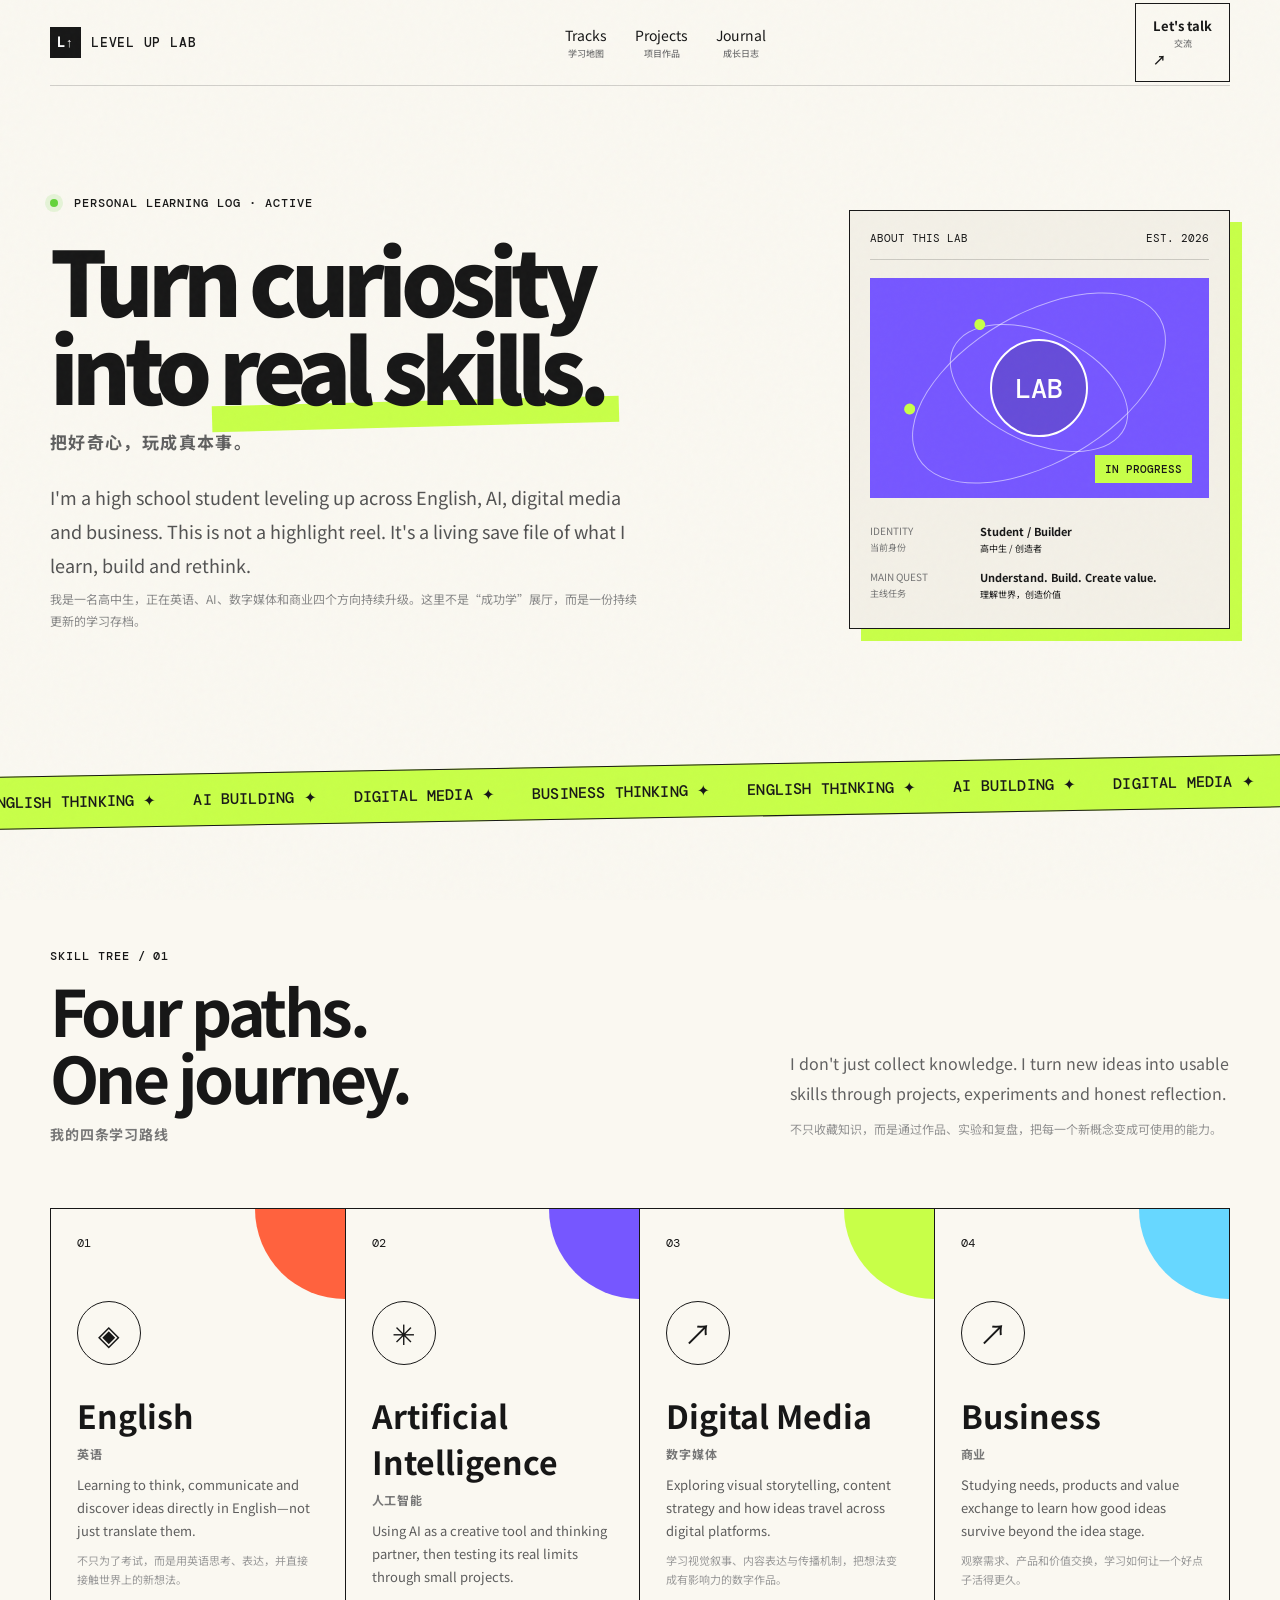
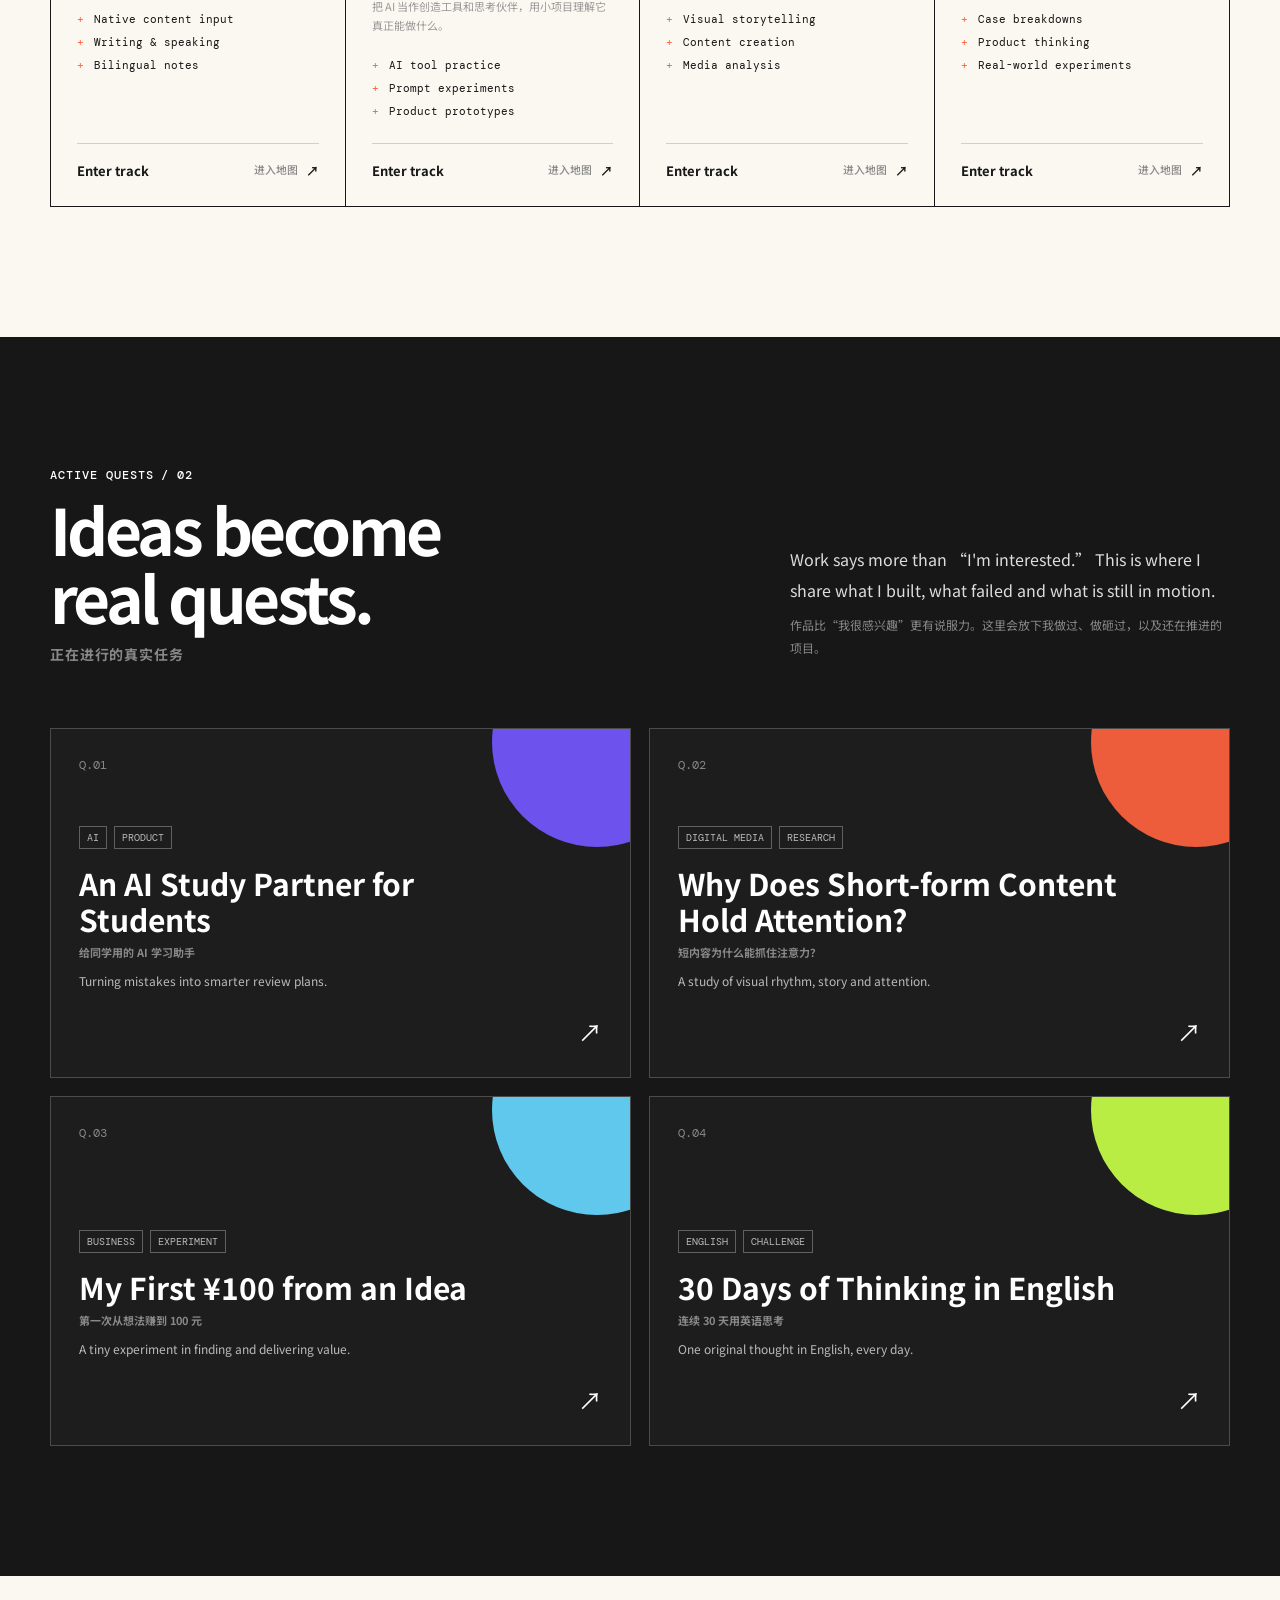
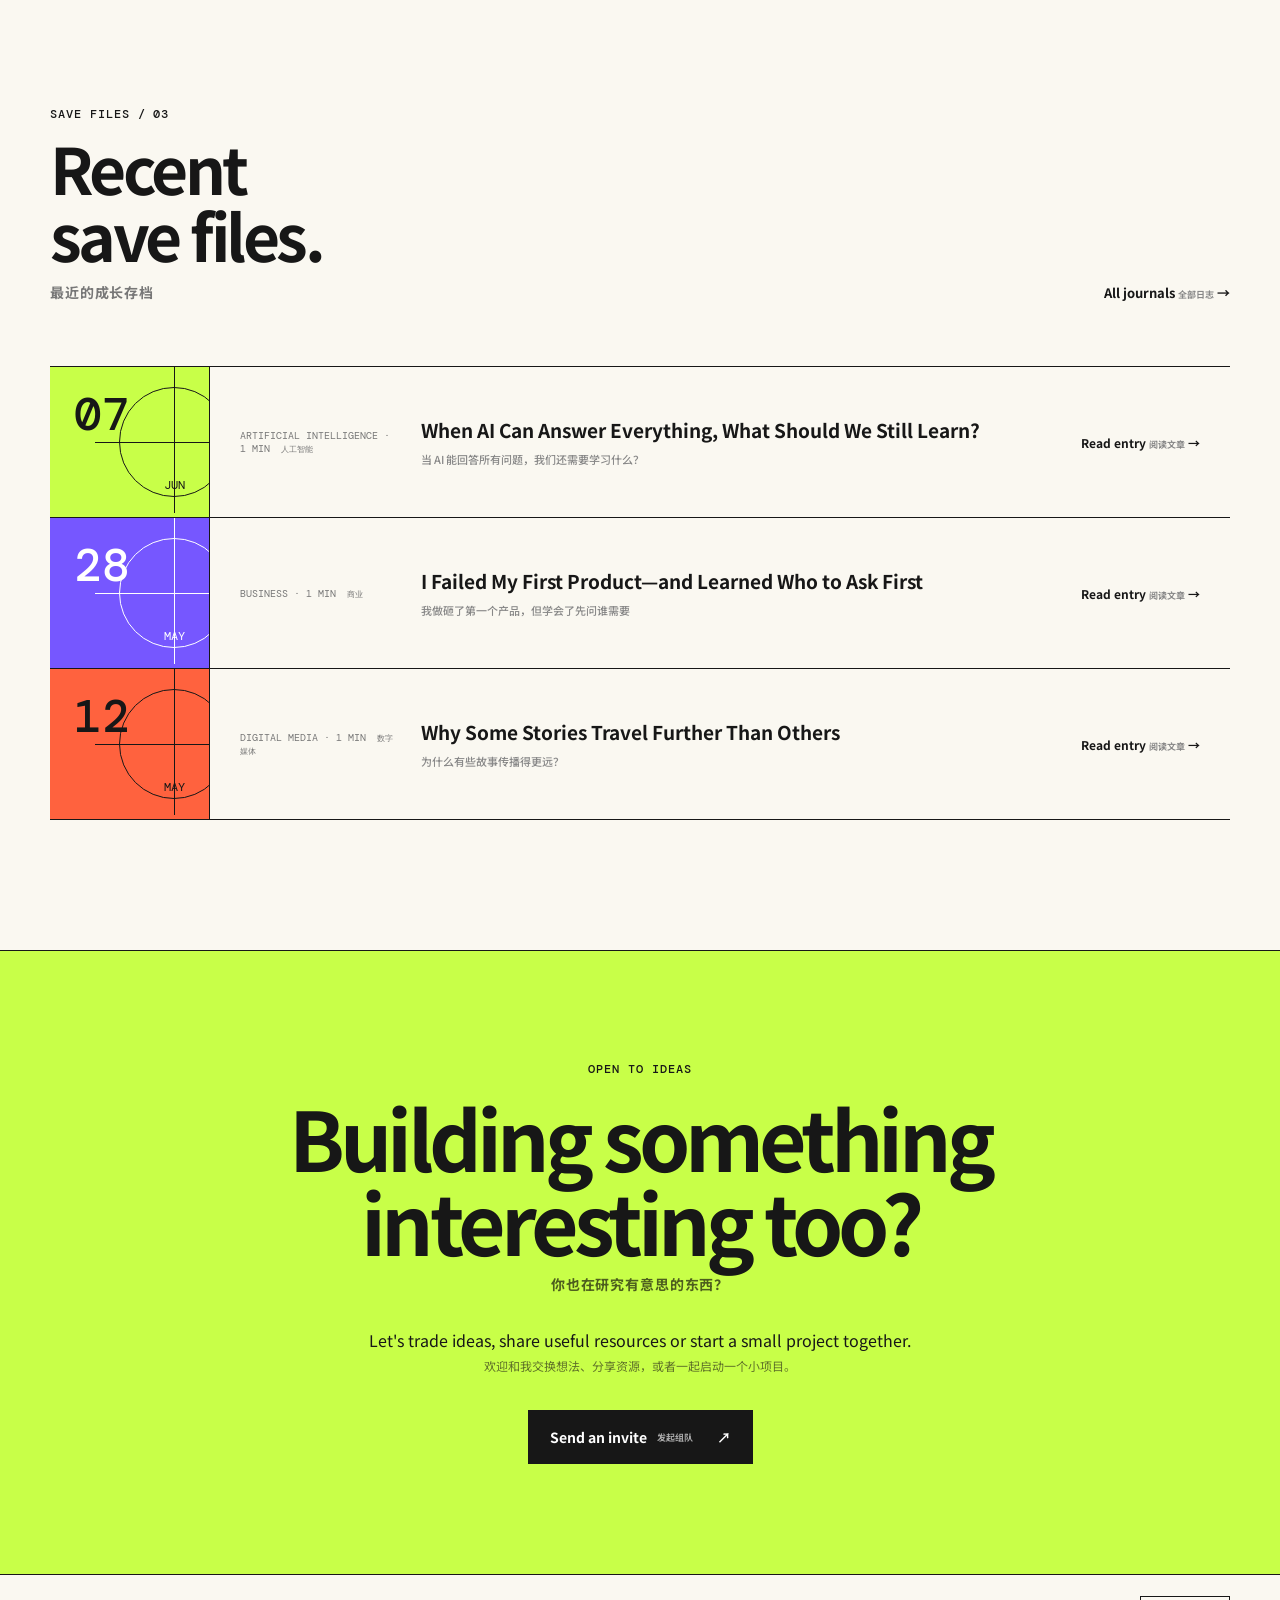
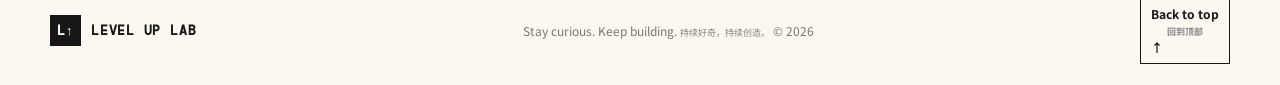
==== commit ba174aea: "3" ====
--- a/index.html
+++ b/index.html
@@ -9,6 +9,7 @@
     <link rel="preconnect" href="https://fonts.gstatic.com" crossorigin />
     <link href="https://fonts.googleapis.com/css2?family=DM+Mono:wght@400;500&family=Noto+Sans+SC:wght@400;500;700;900&display=swap" rel="stylesheet" />
     <link rel="stylesheet" href="styles.css" />
+    <script src="https://identity.netlify.com/v1/netlify-identity-widget.js"></script>
   </head>
   <body>
     <div class="noise" aria-hidden="true"></div>
@@ -139,7 +140,18 @@
       </section>
     </main>
 
-    <footer class="footer shell"><a class="logo" href="index.html"><span class="logo-mark">L↑</span><span>LEVEL UP LAB</span></a><p>Stay curious. Keep building. <small>持续好奇，持续创造。</small> © 2026</p><div class="footer-links"><a href="admin/">Publish <small>发布后台</small></a><a href="#top">Back to top <small>回到顶部</small> ↑</a></div></footer>
+    <footer class="footer shell"><a class="logo" href="index.html"><span class="logo-mark">L↑</span><span>LEVEL UP LAB</span></a><p>Stay curious. Keep building. <small>持续好奇，持续创造。</small> © 2026</p><div class="footer-links"><a href="#top">Back to top <small>回到顶部</small> ↑</a></div></footer>
     <script src="script.js"></script>
+    <script>
+      if (window.netlifyIdentity) {
+        window.netlifyIdentity.on('init', (user) => {
+          if (!user) {
+            window.netlifyIdentity.on('login', () => {
+              window.location.href = '/admin/';
+            });
+          }
+        });
+      }
+    </script>
   </body>
 </html>
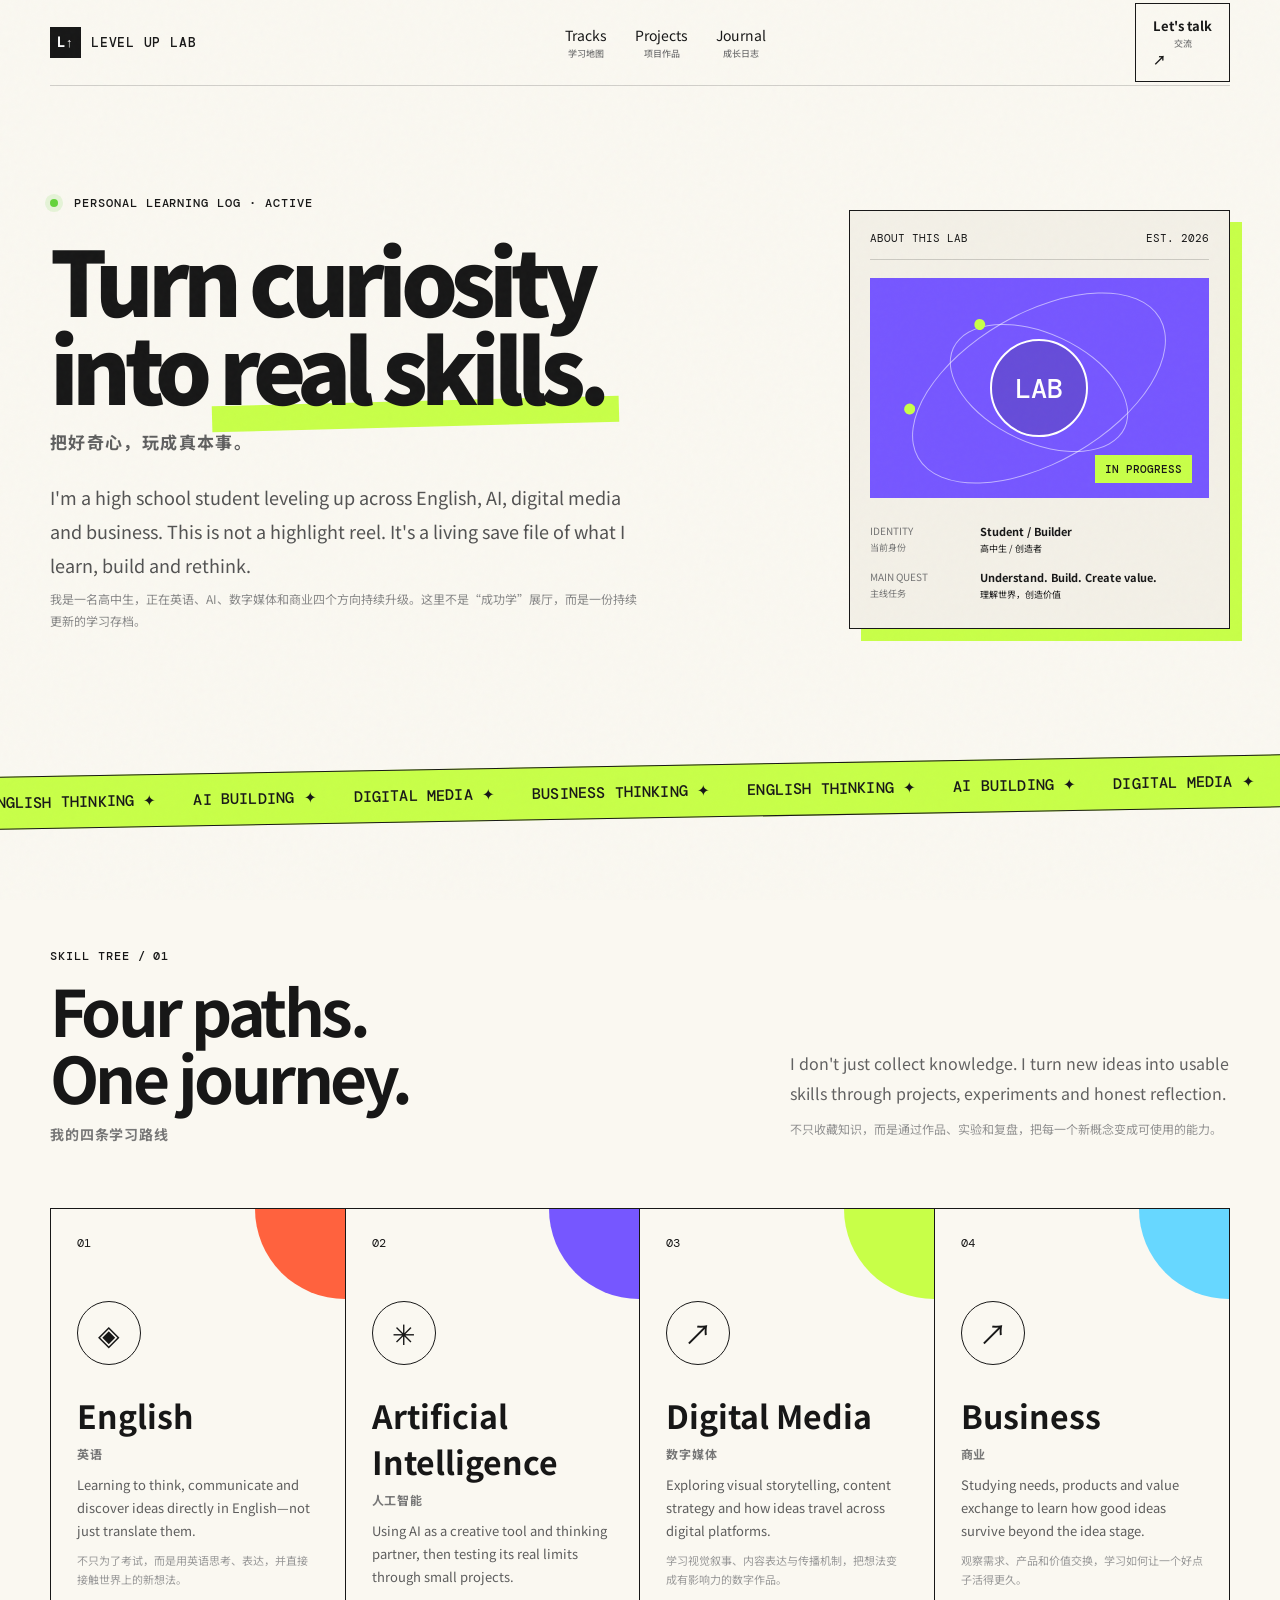
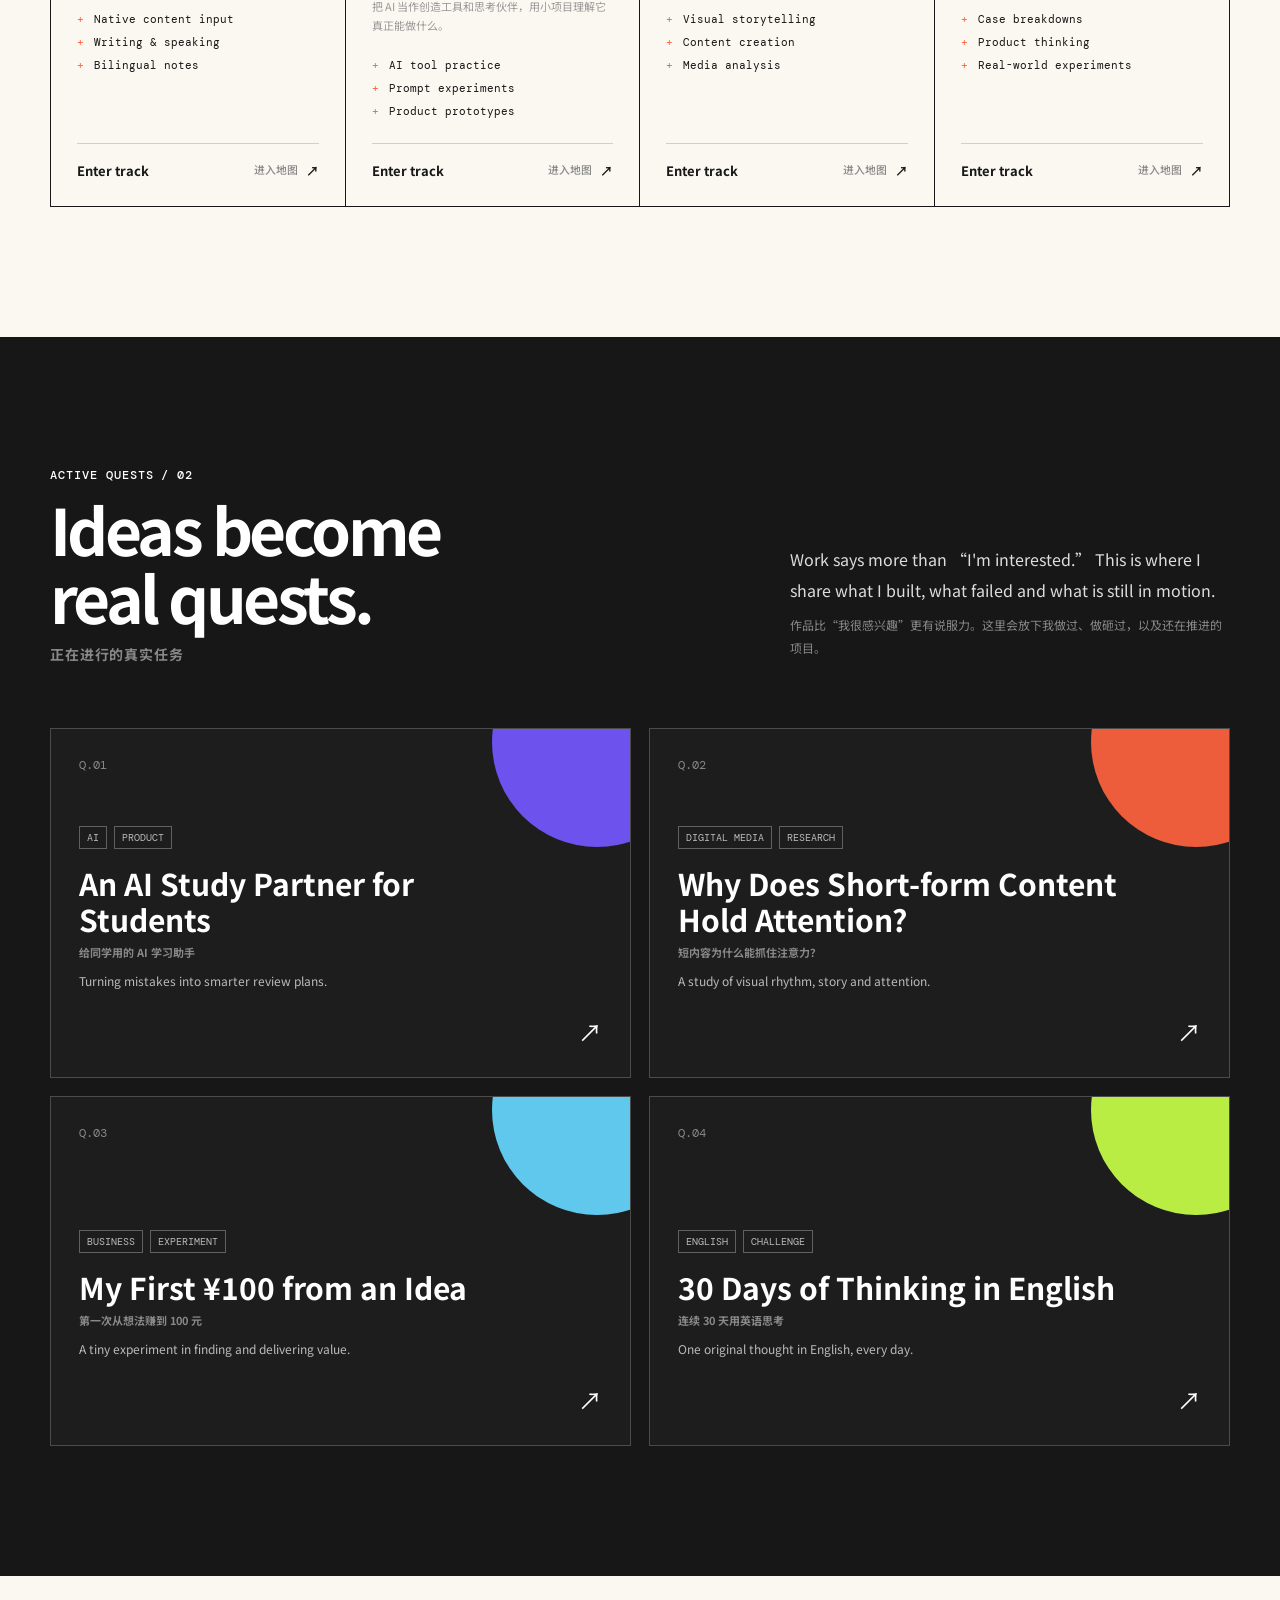
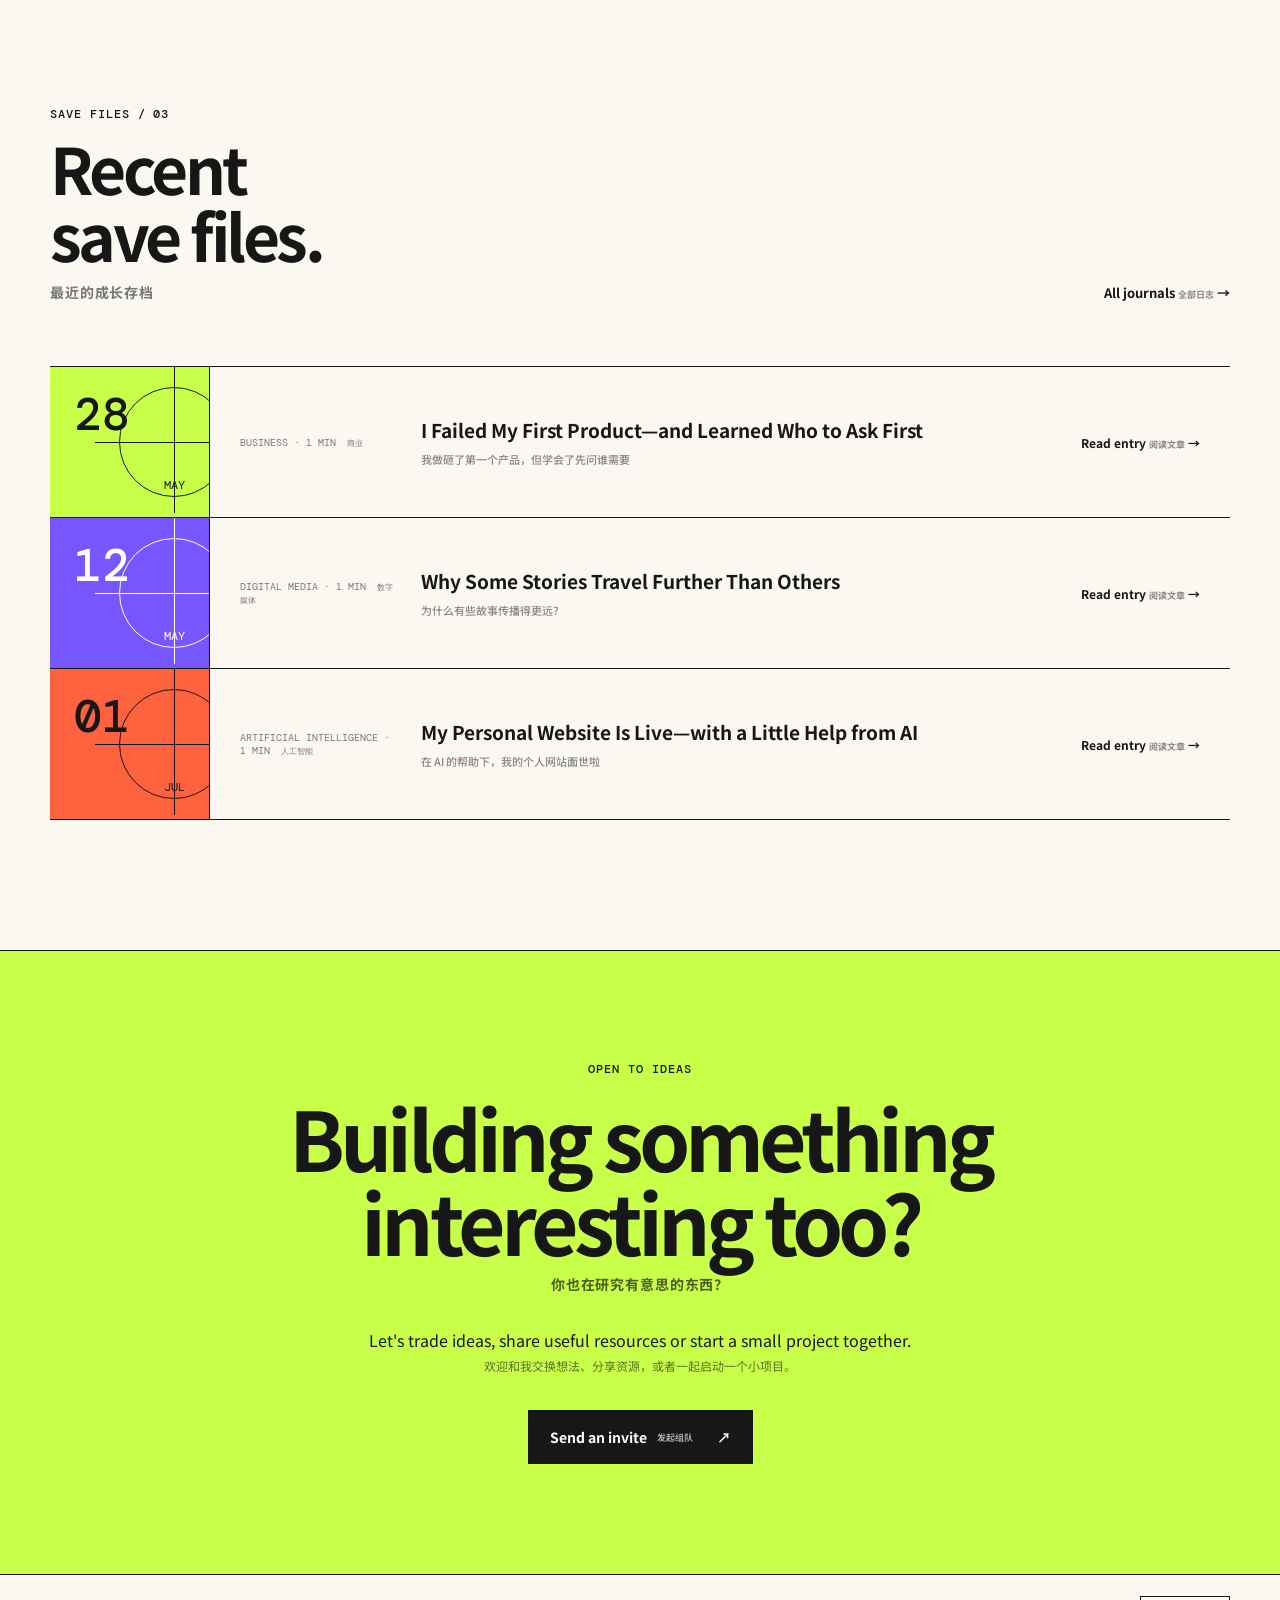
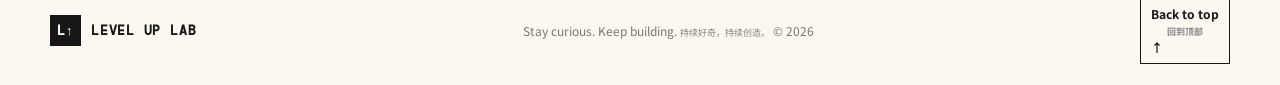
==== commit 9b055b24: "6" ====
--- a/index.html
+++ b/index.html
@@ -9,7 +9,6 @@
     <link rel="preconnect" href="https://fonts.gstatic.com" crossorigin />
     <link href="https://fonts.googleapis.com/css2?family=DM+Mono:wght@400;500&family=Noto+Sans+SC:wght@400;500;700;900&display=swap" rel="stylesheet" />
     <link rel="stylesheet" href="styles.css" />
-    <script src="https://identity.netlify.com/v1/netlify-identity-widget.js"></script>
   </head>
   <body>
     <div class="noise" aria-hidden="true"></div>
@@ -18,12 +17,12 @@
         <span class="logo-mark">L↑</span>
         <span>LEVEL UP LAB</span>
       </a>
-      <nav aria-label="主导航">
+      <nav id="site-navigation" aria-label="主导航">
         <a href="tracks.html">Tracks <small>学习地图</small></a>
         <a href="projects.html">Projects <small>项目作品</small></a>
         <a href="journal.html">Journal <small>成长日志</small></a>
       </nav>
-      <a class="nav-cta" href="mailto:hello@example.com">Let's talk <small>交流</small> <span>↗</span></a>
+      <button class="nav-toggle" type="button" aria-expanded="false" aria-controls="site-navigation"><span>Menu</span><small>目录</small></button><a class="nav-cta" href="mailto:hello@example.com">Let's talk <small>交流</small> <span>↗</span></a>
     </header>
 
     <main id="top">
@@ -142,16 +141,5 @@
 
     <footer class="footer shell"><a class="logo" href="index.html"><span class="logo-mark">L↑</span><span>LEVEL UP LAB</span></a><p>Stay curious. Keep building. <small>持续好奇，持续创造。</small> © 2026</p><div class="footer-links"><a href="#top">Back to top <small>回到顶部</small> ↑</a></div></footer>
     <script src="script.js"></script>
-    <script>
-      if (window.netlifyIdentity) {
-        window.netlifyIdentity.on('init', (user) => {
-          if (!user) {
-            window.netlifyIdentity.on('login', () => {
-              window.location.href = '/admin/';
-            });
-          }
-        });
-      }
-    </script>
   </body>
 </html>
--- a/styles.css
+++ b/styles.css
@@ -171,3 +171,23 @@
   .detail-hero { padding-top:55px; }.detail-hero h1 { font-size:52px; }.detail-facts { grid-template-columns:1fr; }.detail-facts div { border-bottom:1px solid var(--line); }.project-cover { min-height:0; }.project-cover p { font-size:28px; }.cover-mark { width:140px; height:140px; font-size:45px; }.case-study { padding:80px 0; }.case-study h2 { font-size:32px; }.case-study article section>p:not(.eyebrow) { font-size:15px; }.next-project strong { font-size:27px; }
   .article-hero { padding-top:55px; }.article-hero h1 { font-size:49px; }.article-deck { font-size:17px; }.article-color { height:190px; font-size:80px; }.article-body { padding:70px 0; }.article-body section { padding:0 0 65px 0; }.article-body section>span { position:static; display:block; margin-bottom:14px; }.article-body h2 { font-size:29px; }.article-body p { font-size:15px; }.article-end>div { align-items:flex-start; flex-direction:column; gap:20px; }
 }
+
+/* Mobile navigation; desktop layout remains unchanged */
+.nav-toggle { display:none; appearance:none; border:1px solid var(--ink); background:var(--paper); color:var(--ink); padding:8px 12px; font:500 11px "DM Mono",monospace; cursor:pointer; }
+.nav-toggle small { margin-top:2px; color:#777; font:500 9px "Noto Sans SC",sans-serif; }
+
+@media (max-width:850px) {
+  .nav { position:relative; z-index:40; }
+  .nav-toggle { display:flex; flex-direction:column; align-items:center; margin-left:auto; }
+  .nav-cta { margin-left:12px; }
+  .nav nav { position:absolute; top:100%; left:0; right:0; display:none; flex-direction:column; gap:0; background:var(--paper); border:1px solid var(--ink); box-shadow:6px 6px 0 var(--lime); }
+  .nav.menu-open nav { display:flex; }
+  .nav nav a { padding:16px; border-bottom:1px solid var(--line); font-weight:700; }
+  .nav nav a:last-child { border-bottom:0; }
+  .nav nav a small { text-align:left; }
+  .inner-nav nav a.active::after { left:16px; right:16px; bottom:0; }
+}
+
+@media (max-width:560px) {
+  .nav-cta { display:none; }
+}
